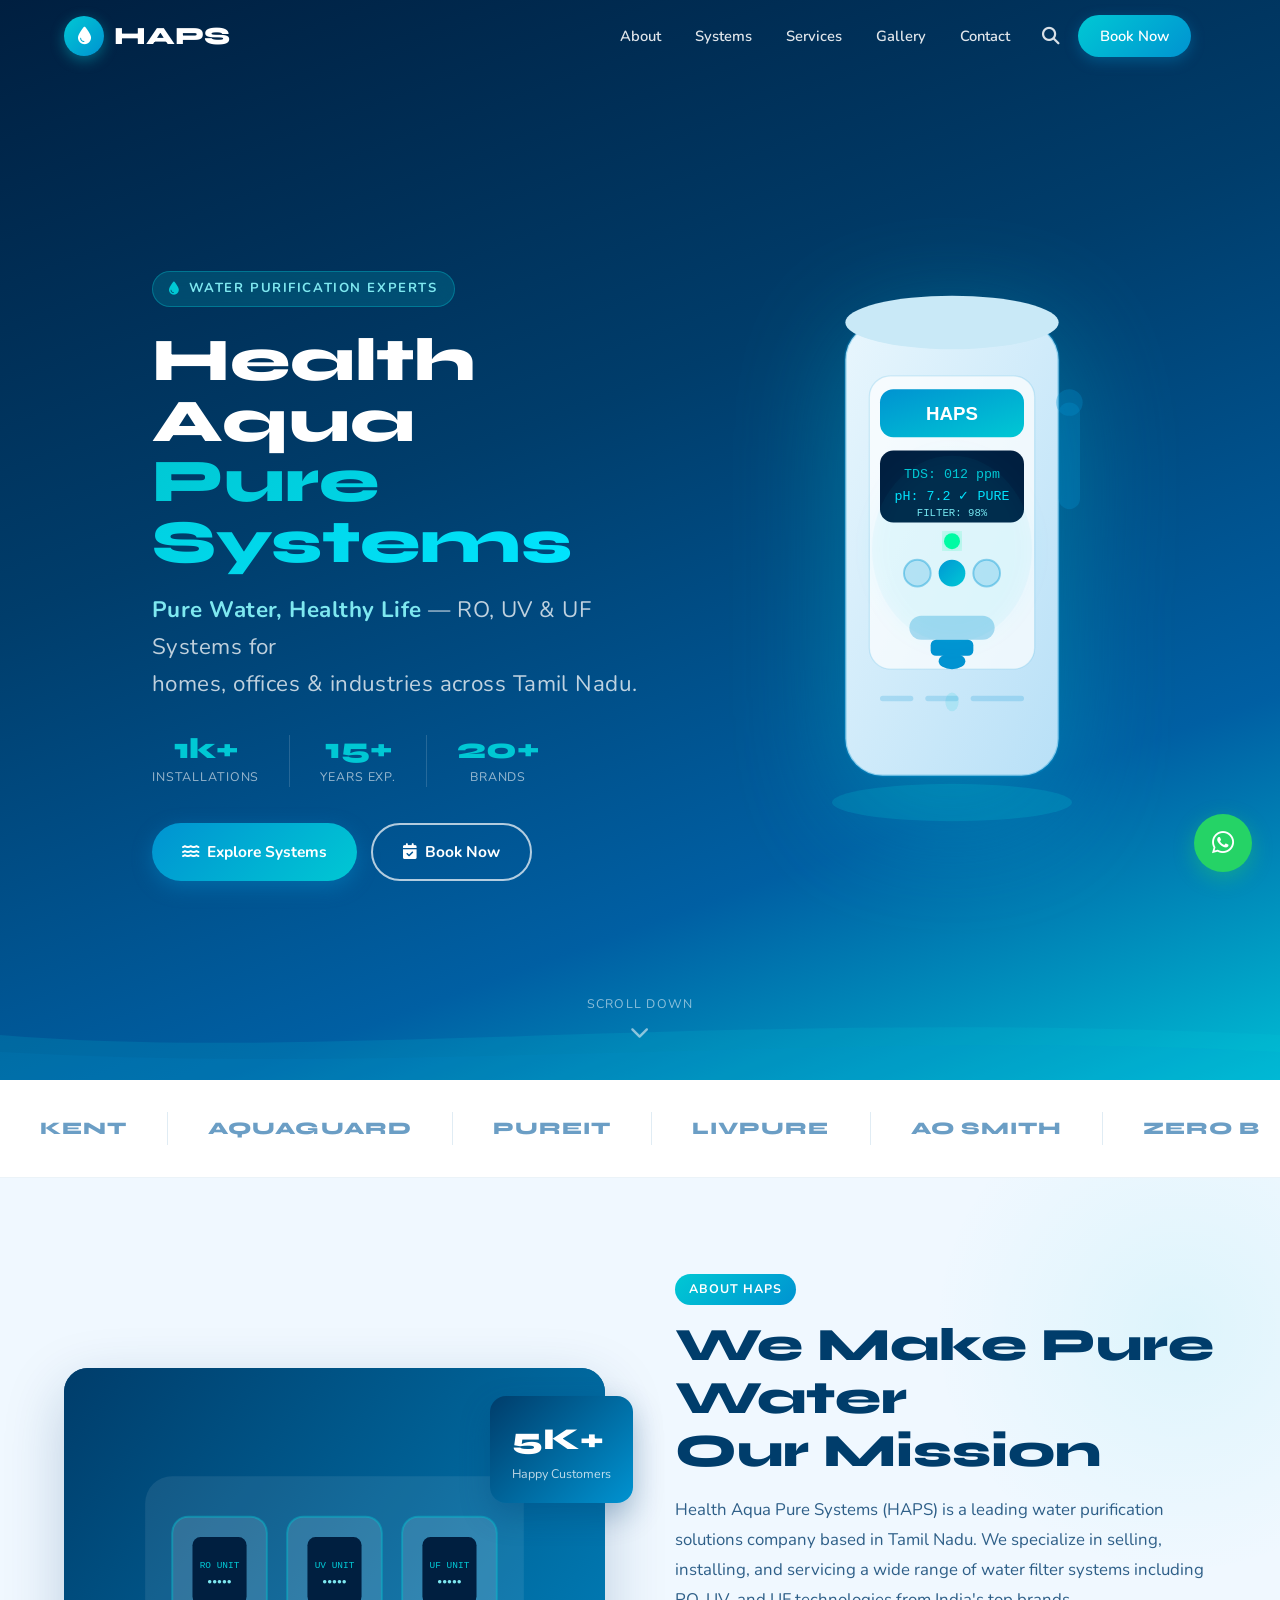
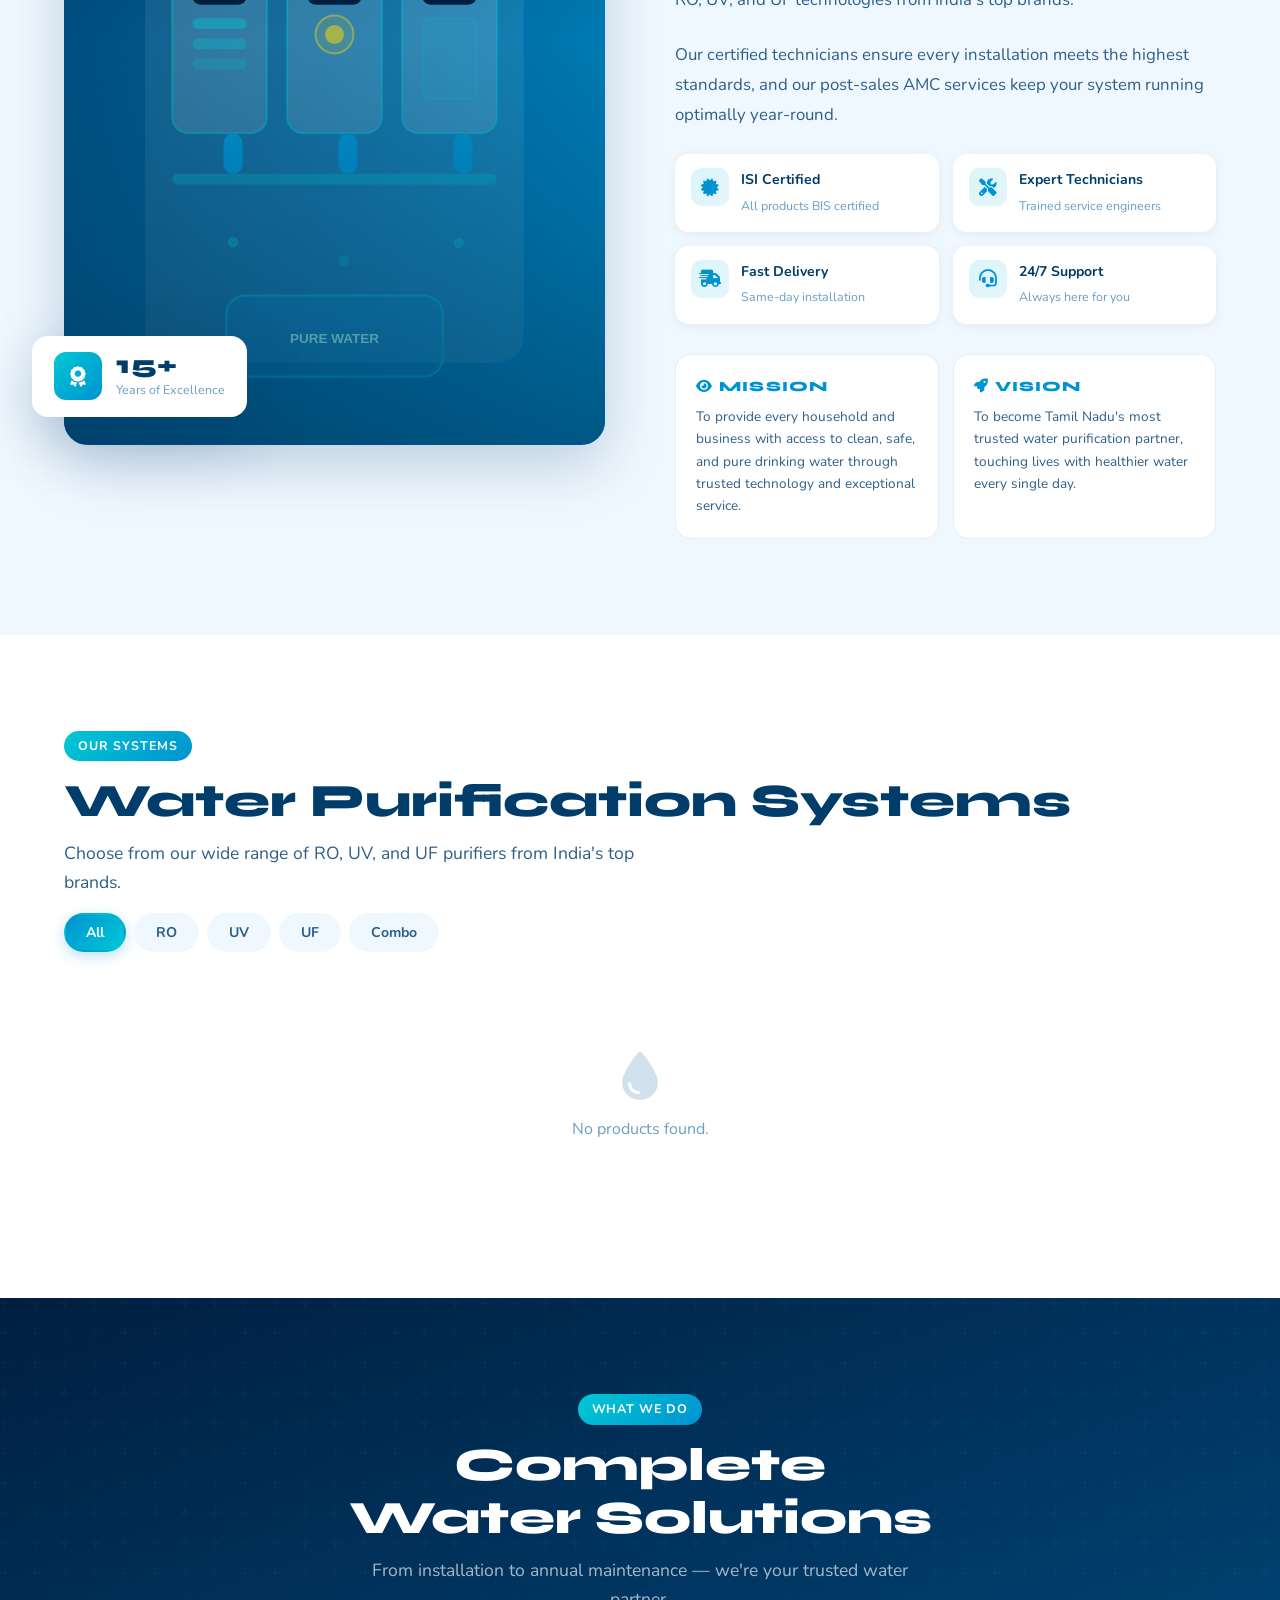
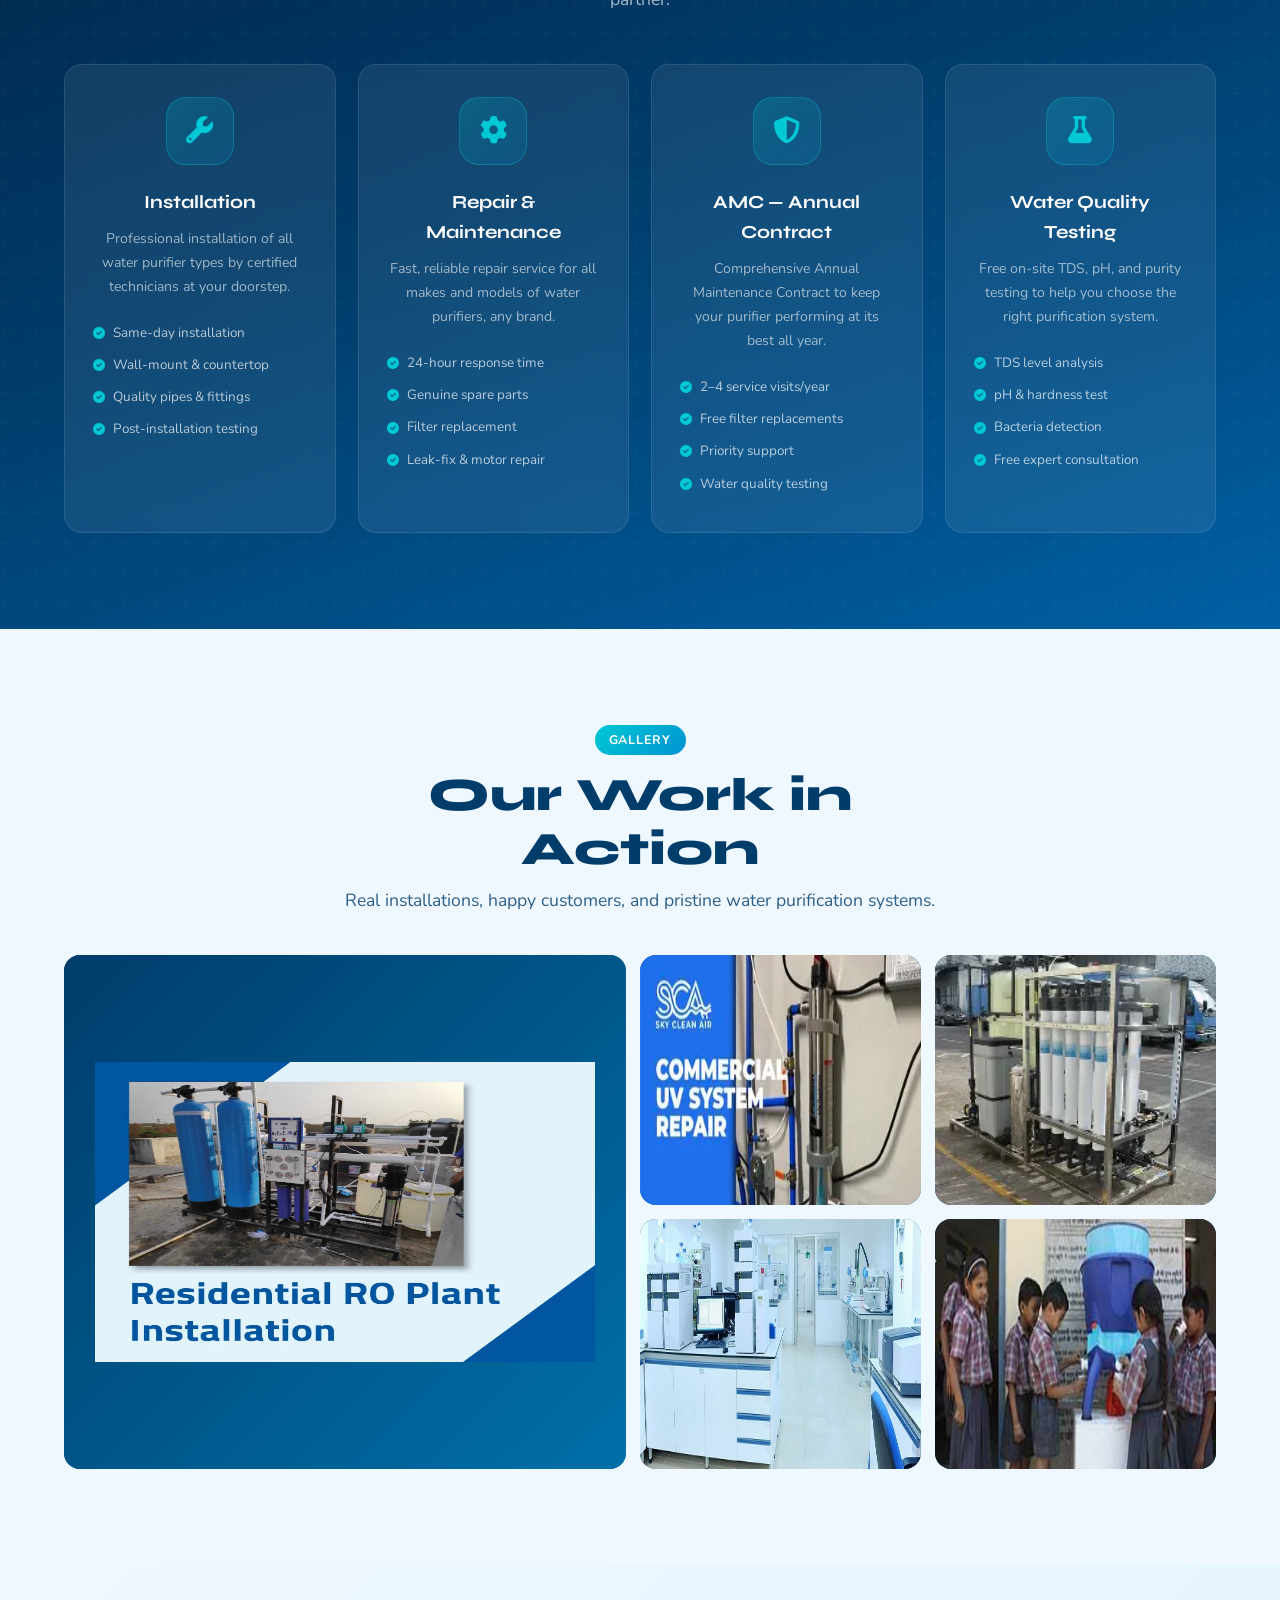
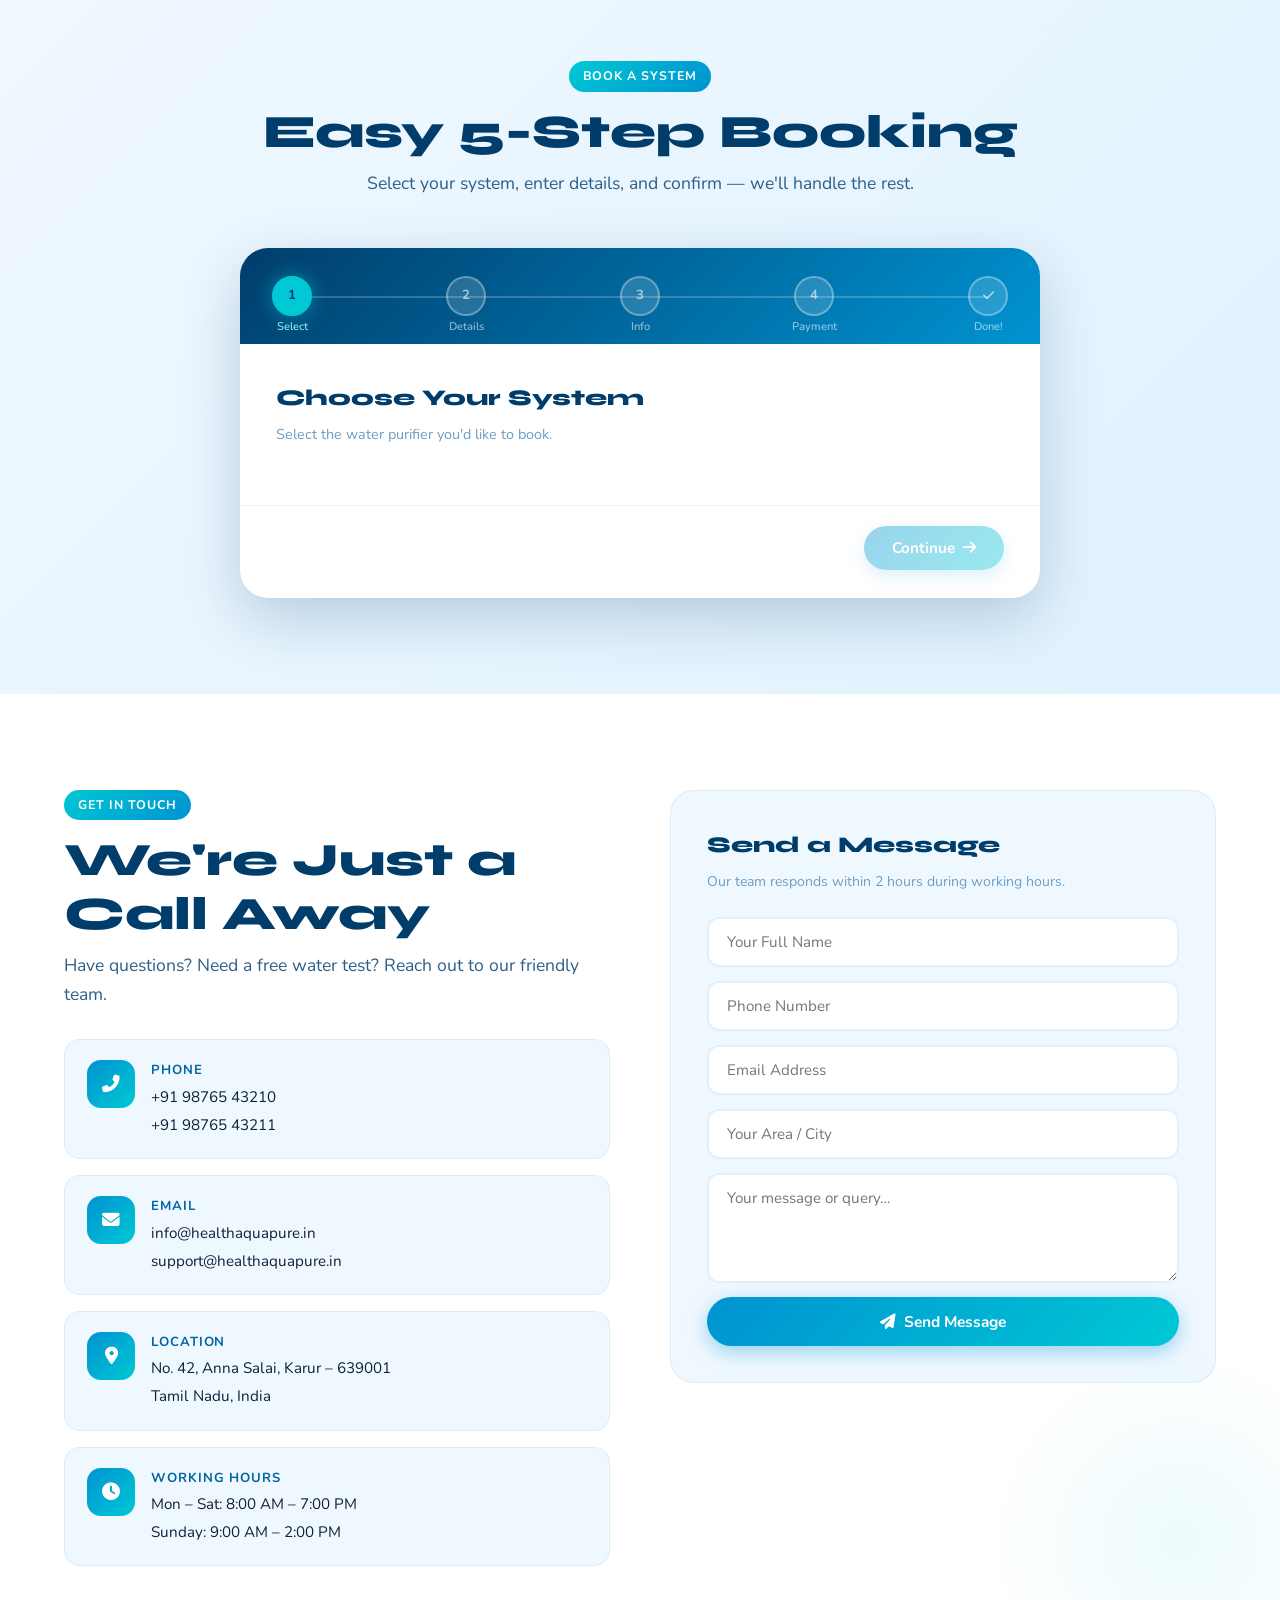
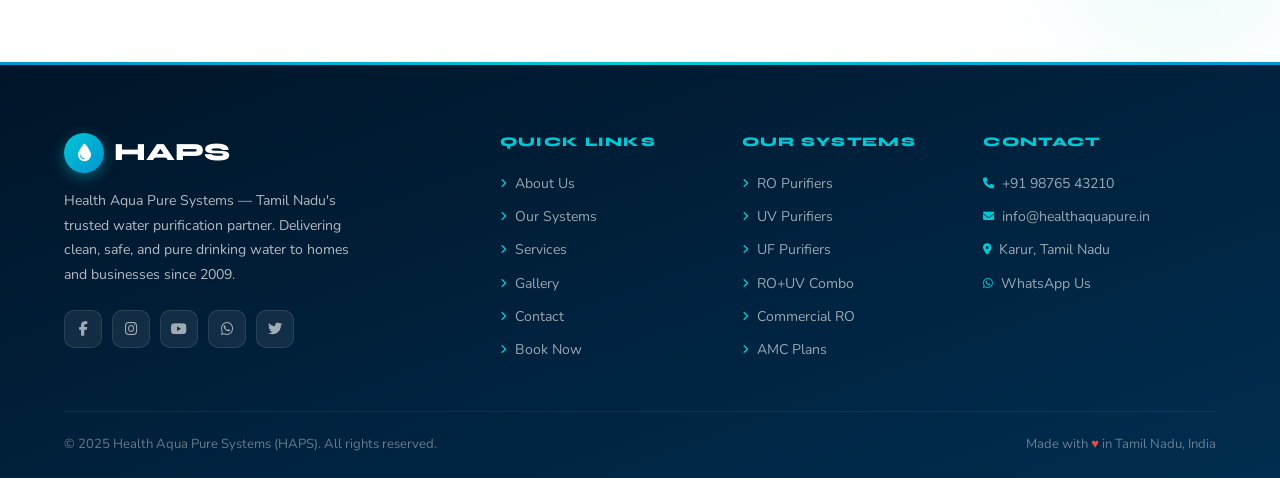
==== index.html @ b7474006 "Add files via upload" ====
<!DOCTYPE html>
<html lang="en">
<head>
<meta charset="UTF-8">
<meta name="viewport" content="width=device-width, initial-scale=1.0">
<title>HAPS – Health Aqua Pure Systems | Pure Water, Healthy Life</title>
<link rel="preconnect" href="https://fonts.googleapis.com">
<link href="https://fonts.googleapis.com/css2?family=Syne:wght@400;600;700;800&family=Nunito:wght@300;400;500;600;700&display=swap" rel="stylesheet">
<link rel="stylesheet" href="https://cdnjs.cloudflare.com/ajax/libs/font-awesome/6.5.0/css/all.min.css">
<link rel="stylesheet" href="style.css">
</head>
<body>

<!-- ============================================================
  NAVBAR
============================================================ -->
<nav id="navbar">
  <div class="nav-inner">
    <a href="#hero" class="nav-logo">
      <div class="nav-logo-icon"><i class="fas fa-tint"></i></div>
      HAPS
    </a>
    <div class="nav-links">
      <a href="#about">About</a>
      <a href="#systems">Systems</a>
      <a href="#services">Services</a>
      <a href="#gallery">Gallery</a>
      <a href="#contact">Contact</a>
      <button class="nav-search-btn" onclick="toggleSearch()" title="Search"><i class="fas fa-search"></i></button>
      <a href="#booking" class="nav-cta">Book Now</a>
    </div>
    <div style="display:flex;align-items:center;gap:8px;">
      <button class="nav-search-btn hamburger" onclick="toggleSearch()" style="display:none;" id="mobile-search"><i class="fas fa-search"></i></button>
      <button class="hamburger" id="hamburger-btn" onclick="toggleMenu()">
        <span></span><span></span><span></span>
      </button>
    </div>
  </div>
</nav>

<!-- Mobile Menu -->
<div class="mobile-menu" id="mobile-menu">
  <a href="#about" onclick="closeMenu()"><i class="fas fa-info-circle"></i>About</a>
  <a href="#systems" onclick="closeMenu()"><i class="fas fa-filter"></i>Systems</a>
  <a href="#services" onclick="closeMenu()"><i class="fas fa-tools"></i>Services</a>
  <a href="#gallery" onclick="closeMenu()"><i class="fas fa-images"></i>Gallery</a>
  <a href="#contact" onclick="closeMenu()"><i class="fas fa-phone"></i>Contact</a>
  <a href="#booking" onclick="closeMenu()" style="background:linear-gradient(135deg,#0093d1,#00c8d4);color:#fff;margin-top:8px;border-radius:12px;"><i class="fas fa-calendar-check"></i>Book Now</a>
</div>

<!-- Search Overlay -->
<div class="search-overlay" id="search-overlay">
  <button class="search-close" onclick="toggleSearch()"><i class="fas fa-times"></i></button>
  <div class="search-box">
    <input type="text" id="search-input" placeholder="Search water purifiers, brands, types…" oninput="doSearch(this.value)">
  </div>
  <div id="search-results"></div>
  <p id="search-empty">No matching systems found.</p>
</div>

<!-- ============================================================
  HERO SECTION
============================================================ -->
<section id="hero">
  <div class="hero-bg-canvas">
    <!-- Bubbles -->
    <div class="bubbles" id="bubbles-container"></div>
    <!-- Waves -->
    <svg class="wave-layer" viewBox="0 0 1200 100" preserveAspectRatio="none" style="height:90px;">
      <path d="M0,50 C150,80 350,20 600,50 C850,80 1050,20 1200,50 L1200,100 L0,100 Z" fill="rgba(0,200,212,0.15)"/>
    </svg>
    <svg class="wave-layer wave-layer-2" viewBox="0 0 1200 100" preserveAspectRatio="none" style="height:80px;">
      <path d="M0,40 C200,70 400,10 600,40 C800,70 1000,10 1200,40 L1200,100 L0,100 Z" fill="rgba(0,147,209,0.18)"/>
    </svg>
    <svg class="wave-layer wave-layer-3" viewBox="0 0 1200 100" preserveAspectRatio="none" style="height:70px;">
      <path d="M0,60 C180,30 420,80 600,50 C780,20 980,70 1200,50 L1200,100 L0,100 Z" fill="rgba(0,61,107,0.4)"/>
    </svg>
  </div>

  <!-- Floating purifier visual -->
  <div class="hero-product-img">
    <svg viewBox="0 0 300 480" xmlns="http://www.w3.org/2000/svg">
      <defs>
        <linearGradient id="purifierGrad" x1="0%" y1="0%" x2="100%" y2="100%">
          <stop offset="0%" stop-color="#e8f6fd"/>
          <stop offset="100%" stop-color="#b8e0f7"/>
        </linearGradient>
        <linearGradient id="purifierAccent" x1="0%" y1="0%" x2="100%" y2="100%">
          <stop offset="0%" stop-color="#0093d1"/>
          <stop offset="100%" stop-color="#00c8d4"/>
        </linearGradient>
        <filter id="glow">
          <feGaussianBlur stdDeviation="8" result="coloredBlur"/>
          <feMerge><feMergeNode in="coloredBlur"/><feMergeNode in="SourceGraphic"/></feMerge>
        </filter>
      </defs>
      <!-- Base/shelf -->
      <ellipse cx="150" cy="440" rx="90" ry="14" fill="rgba(0,200,212,0.2)"/>
      <!-- Main body -->
      <rect x="70" y="80" width="160" height="340" rx="28" fill="url(#purifierGrad)" stroke="rgba(0,147,209,0.3)" stroke-width="2"/>
      <!-- Top cap -->
      <ellipse cx="150" cy="80" rx="80" ry="20" fill="#c9e9f7"/>
      <!-- Body panel -->
      <rect x="88" y="120" width="124" height="220" rx="16" fill="rgba(255,255,255,0.7)" stroke="rgba(0,147,209,0.15)" stroke-width="1"/>
      <!-- Brand name area -->
      <rect x="96" y="130" width="108" height="36" rx="10" fill="url(#purifierAccent)"/>
      <text x="150" y="153" text-anchor="middle" fill="white" font-size="14" font-family="sans-serif" font-weight="bold">HAPS</text>
      <!-- Digital display -->
      <rect x="96" y="176" width="108" height="54" rx="10" fill="#001f40"/>
      <text x="150" y="197" text-anchor="middle" fill="#00c8d4" font-size="10" font-family="monospace">TDS: 012 ppm</text>
      <text x="150" y="213" text-anchor="middle" fill="#00e5ff" font-size="10" font-family="monospace">pH: 7.2 ✓ PURE</text>
      <text x="150" y="225" text-anchor="middle" fill="#7ee8f0" font-size="8" font-family="monospace">FILTER: 98%</text>
      <!-- Status light -->
      <circle cx="150" cy="244" r="6" fill="#00ff9d" filter="url(#glow)"/>
      <!-- Buttons -->
      <circle cx="124" cy="268" r="10" fill="rgba(0,147,209,0.2)" stroke="rgba(0,147,209,0.4)" stroke-width="1.5"/>
      <circle cx="150" cy="268" r="10" fill="url(#purifierAccent)" stroke="none"/>
      <circle cx="176" cy="268" r="10" fill="rgba(0,147,209,0.2)" stroke="rgba(0,147,209,0.4)" stroke-width="1.5"/>
      <!-- Water outlet pipe -->
      <rect x="118" y="300" width="64" height="18" rx="9" fill="rgba(0,147,209,0.3)"/>
      <!-- Faucet -->
      <rect x="134" y="318" width="32" height="12" rx="4" fill="#0093d1"/>
      <ellipse cx="150" cy="334" rx="10" ry="6" fill="#0093d1"/>
      <!-- Water drop animation area -->
      <ellipse cx="150" cy="350" rx="5" ry="7" fill="rgba(0,200,212,0.7)" opacity="0.8">
        <animate attributeName="cy" from="348" to="370" dur="1.2s" repeatCount="indefinite"/>
        <animate attributeName="opacity" from="0.8" to="0" dur="1.2s" repeatCount="indefinite"/>
      </ellipse>
      <!-- Bottom vents -->
      <rect x="96" y="360" width="25" height="4" rx="2" fill="rgba(0,147,209,0.2)"/>
      <rect x="130" y="360" width="25" height="4" rx="2" fill="rgba(0,147,209,0.2)"/>
      <rect x="164" y="360" width="40" height="4" rx="2" fill="rgba(0,147,209,0.2)"/>
      <!-- Side pipe -->
      <rect x="230" y="140" width="16" height="80" rx="8" fill="rgba(0,147,209,0.3)"/>
      <circle cx="238" cy="140" r="10" fill="rgba(0,147,209,0.3)"/>
      <!-- Glow effect -->
      <ellipse cx="150" cy="250" rx="60" ry="70" fill="rgba(0,200,212,0.04)" filter="url(#glow)"/>
    </svg>
  </div>

  <div class="hero-content">
    <div class="hero-eyebrow">
      <i class="fas fa-tint"></i>
      Water Purification Experts
    </div>
    <h1 class="hero-title">
      Health Aqua<br><span>Pure Systems</span>
    </h1>
    <p class="hero-tagline">
      <strong>Pure Water, Healthy Life</strong> — RO, UV & UF Systems for<br>homes, offices & industries across Tamil Nadu.
    </p>
    <div class="hero-stats">
      <div class="hero-stat">
        <div class="hero-stat-num">1k+</div>
        <div class="hero-stat-label">Installations</div>
      </div>
      <div class="hero-stat" style="border-left:1px solid rgba(255,255,255,0.15);padding-left:30px;">
        <div class="hero-stat-num">15+</div>
        <div class="hero-stat-label">Years Exp.</div>
      </div>
      <div class="hero-stat" style="border-left:1px solid rgba(255,255,255,0.15);padding-left:30px;">
        <div class="hero-stat-num">20+</div>
        <div class="hero-stat-label">Brands</div>
      </div>
    </div>
    <div class="hero-ctas">
      <a href="#systems" class="btn btn-primary"><i class="fas fa-water"></i> Explore Systems</a>
      <a href="#booking" class="btn btn-outline"><i class="fas fa-calendar-check"></i> Book Now</a>
    </div>
  </div>

  <div class="hero-scroll" onclick="document.getElementById('brands').scrollIntoView({behavior:'smooth'})">
    SCROLL DOWN <i class="fas fa-chevron-down"></i>
  </div>
</section>

<!-- ============================================================
  BRANDS STRIP
============================================================ -->
<section id="brands">
  <div class="brands-track" id="brands-track">
    <span class="brand-item">KENT</span><div class="brand-sep"></div>
    <span class="brand-item">AQUAGUARD</span><div class="brand-sep"></div>
    <span class="brand-item">PUREIT</span><div class="brand-sep"></div>
    <span class="brand-item">LIVPURE</span><div class="brand-sep"></div>
    <span class="brand-item">AO SMITH</span><div class="brand-sep"></div>
    <span class="brand-item">ZERO B</span><div class="brand-sep"></div>
    <span class="brand-item">HAVELLS</span><div class="brand-sep"></div>
    <span class="brand-item">WHIRLPOOL</span><div class="brand-sep"></div>
    <span class="brand-item">TATA SWACH</span><div class="brand-sep"></div>
    <span class="brand-item">EUREKA FORBES</span><div class="brand-sep"></div>
    <!-- Duplicate for seamless loop -->
    <span class="brand-item">KENT</span><div class="brand-sep"></div>
    <span class="brand-item">AQUAGUARD</span><div class="brand-sep"></div>
    <span class="brand-item">PUREIT</span><div class="brand-sep"></div>
    <span class="brand-item">LIVPURE</span><div class="brand-sep"></div>
    <span class="brand-item">AO SMITH</span><div class="brand-sep"></div>
    <span class="brand-item">ZERO B</span><div class="brand-sep"></div>
    <span class="brand-item">HAVELLS</span><div class="brand-sep"></div>
    <span class="brand-item">WHIRLPOOL</span><div class="brand-sep"></div>
    <span class="brand-item">TATA SWACH</span><div class="brand-sep"></div>
    <span class="brand-item">EUREKA FORBES</span><div class="brand-sep"></div>
  </div>
</section>

<!-- ============================================================
  ABOUT SECTION
============================================================ -->
<section id="about" class="section">
  <div class="container">
    <div class="about-grid">
      <div class="about-visual reveal-left">
        <div class="about-main-img">
          <svg viewBox="0 0 400 500" xmlns="http://www.w3.org/2000/svg" style="width:100%;height:100%;">
            <defs>
              <linearGradient id="aboutBg" x1="0%" y1="0%" x2="100%" y2="100%">
                <stop offset="0%" stop-color="#003d6b"/>
                <stop offset="100%" stop-color="#0093d1"/>
              </linearGradient>
            </defs>
            <rect width="400" height="500" fill="url(#aboutBg)"/>
            <!-- Water purifier lab illustration -->
            <rect x="60" y="80" width="280" height="360" rx="20" fill="rgba(255,255,255,0.08)"/>
            <!-- Multiple purifier units -->
            <rect x="80" y="110" width="70" height="160" rx="12" fill="rgba(255,255,255,0.12)" stroke="rgba(0,200,212,0.4)" stroke-width="1.5"/>
            <rect x="95" y="125" width="40" height="50" rx="6" fill="#001f40"/>
            <text x="115" y="148" text-anchor="middle" fill="#00c8d4" font-size="7" font-family="monospace">RO UNIT</text>
            <text x="115" y="160" text-anchor="middle" fill="#7ee8f0" font-size="6" font-family="monospace">●●●●●</text>
            <rect x="95" y="185" width="40" height="8" rx="4" fill="rgba(0,200,212,0.4)"/>
            <rect x="95" y="200" width="40" height="8" rx="4" fill="rgba(0,200,212,0.3)"/>
            <rect x="95" y="215" width="40" height="8" rx="4" fill="rgba(0,200,212,0.2)"/>
            <rect x="118" y="270" width="14" height="30" rx="7" fill="#0093d1"/>

            <rect x="165" y="110" width="70" height="160" rx="12" fill="rgba(255,255,255,0.12)" stroke="rgba(0,200,212,0.4)" stroke-width="1.5"/>
            <rect x="180" y="125" width="40" height="50" rx="6" fill="#001f40"/>
            <text x="200" y="148" text-anchor="middle" fill="#00c8d4" font-size="7" font-family="monospace">UV UNIT</text>
            <text x="200" y="160" text-anchor="middle" fill="#7ee8f0" font-size="6" font-family="monospace">●●●●●</text>
            <circle cx="200" cy="197" r="14" fill="rgba(255,220,0,0.1)" stroke="rgba(255,220,0,0.4)" stroke-width="1.5"/>
            <circle cx="200" cy="197" r="7" fill="rgba(255,220,0,0.5)"/>
            <rect x="203" y="270" width="14" height="30" rx="7" fill="#0093d1"/>

            <rect x="250" y="110" width="70" height="160" rx="12" fill="rgba(255,255,255,0.12)" stroke="rgba(0,200,212,0.4)" stroke-width="1.5"/>
            <rect x="265" y="125" width="40" height="50" rx="6" fill="#001f40"/>
            <text x="285" y="148" text-anchor="middle" fill="#00c8d4" font-size="7" font-family="monospace">UF UNIT</text>
            <text x="285" y="160" text-anchor="middle" fill="#7ee8f0" font-size="6" font-family="monospace">●●●●●</text>
            <rect x="265" y="185" width="40" height="60" rx="6" fill="rgba(0,200,212,0.06)" stroke="rgba(0,200,212,0.2)" stroke-width="1"/>
            <rect x="288" y="270" width="14" height="30" rx="7" fill="#0093d1"/>

            <!-- Connecting pipe -->
            <rect x="80" y="300" width="240" height="8" rx="4" fill="rgba(0,200,212,0.3)"/>
            <!-- Water drops falling -->
            <circle cx="125" cy="350" r="4" fill="rgba(0,200,212,0.6)">
              <animate attributeName="cy" from="345" to="390" dur="1.5s" repeatCount="indefinite"/>
              <animate attributeName="opacity" from="0.8" to="0" dur="1.5s" repeatCount="indefinite"/>
            </circle>
            <circle cx="207" cy="355" r="4" fill="rgba(0,200,212,0.6)">
              <animate attributeName="cy" from="345" to="390" dur="1.8s" begin="0.3s" repeatCount="indefinite"/>
              <animate attributeName="opacity" from="0.8" to="0" dur="1.8s" begin="0.3s" repeatCount="indefinite"/>
            </circle>
            <circle cx="292" cy="352" r="4" fill="rgba(0,200,212,0.6)">
              <animate attributeName="cy" from="345" to="390" dur="1.3s" begin="0.6s" repeatCount="indefinite"/>
              <animate attributeName="opacity" from="0.8" to="0" dur="1.3s" begin="0.6s" repeatCount="indefinite"/>
            </circle>
            <!-- Collection tank -->
            <rect x="120" y="390" width="160" height="60" rx="14" fill="rgba(0,147,209,0.25)" stroke="rgba(0,200,212,0.5)" stroke-width="1.5"/>
            <text x="200" y="425" text-anchor="middle" fill="#7ee8f0" font-size="10" font-family="sans-serif" font-weight="bold">PURE WATER</text>
          </svg>
        </div>
        <div class="about-badge-card reveal" data-delay="2">
          <div class="about-badge-icon"><i class="fas fa-award"></i></div>
          <div class="about-badge-text">
            <div class="num">15+</div>
            <div class="label">Years of Excellence</div>
          </div>
        </div>
        <div class="about-small-card reveal" data-delay="3">
          <div class="sc-num">5K+</div>
          <div class="sc-label">Happy Customers</div>
        </div>
      </div>

      <div class="about-text reveal-right">
        <span class="badge">About HAPS</span>
        <h2 class="section-title">We Make Pure Water<br>Our Mission</h2>
        <p class="about-desc">Health Aqua Pure Systems (HAPS) is a leading water purification solutions company based in Tamil Nadu. We specialize in selling, installing, and servicing a wide range of water filter systems including RO, UV, and UF technologies from India's top brands.</p>
        <p class="about-desc">Our certified technicians ensure every installation meets the highest standards, and our post-sales AMC services keep your system running optimally year-round.</p>

        <div class="about-features">
          <div class="about-feat" data-delay="1">
            <div class="about-feat-icon"><i class="fas fa-certificate"></i></div>
            <div class="about-feat-text">
              <strong>ISI Certified</strong>
              <span>All products BIS certified</span>
            </div>
          </div>
          <div class="about-feat" data-delay="2">
            <div class="about-feat-icon"><i class="fas fa-tools"></i></div>
            <div class="about-feat-text">
              <strong>Expert Technicians</strong>
              <span>Trained service engineers</span>
            </div>
          </div>
          <div class="about-feat" data-delay="3">
            <div class="about-feat-icon"><i class="fas fa-shipping-fast"></i></div>
            <div class="about-feat-text">
              <strong>Fast Delivery</strong>
              <span>Same-day installation</span>
            </div>
          </div>
          <div class="about-feat" data-delay="4">
            <div class="about-feat-icon"><i class="fas fa-headset"></i></div>
            <div class="about-feat-text">
              <strong>24/7 Support</strong>
              <span>Always here for you</span>
            </div>
          </div>
        </div>

        <div class="mv-cards">
          <div class="mv-card">
            <h4><i class="fas fa-eye" style="margin-right:6px;"></i>Mission</h4>
            <p>To provide every household and business with access to clean, safe, and pure drinking water through trusted technology and exceptional service.</p>
          </div>
          <div class="mv-card">
            <h4><i class="fas fa-rocket" style="margin-right:6px;"></i>Vision</h4>
            <p>To become Tamil Nadu's most trusted water purification partner, touching lives with healthier water every single day.</p>
          </div>
        </div>
      </div>
    </div>
  </div>
</section>

<!-- ============================================================
  SYSTEMS / PRODUCTS
============================================================ -->
<section id="systems" class="section">
  <div class="container">
    <div class="systems-header reveal">
      <div>
        <span class="badge">Our Systems</span>
        <h2 class="section-title">Water Purification Systems</h2>
        <p class="section-sub">Choose from our wide range of RO, UV, and UF purifiers from India's top brands.</p>
      </div>
      <div class="filter-tabs" id="filter-tabs">
        <button class="filter-tab active" onclick="filterProducts('all', this)">All</button>
        <button class="filter-tab" onclick="filterProducts('ro', this)">RO</button>
        <button class="filter-tab" onclick="filterProducts('uv', this)">UV</button>
        <button class="filter-tab" onclick="filterProducts('uf', this)">UF</button>
        <button class="filter-tab" onclick="filterProducts('combo', this)">Combo</button>
      </div>
    </div>
    <div class="products-grid" id="products-grid">
      <!-- Products rendered by JS -->
    </div>
  </div>
</section>

<!-- Product Detail Modal -->
<div class="modal-overlay" id="product-modal">
  <div class="modal" id="modal-content">
    <div class="modal-close"><button onclick="closeModal()"><i class="fas fa-times"></i></button></div>
    <div class="modal-body">
      <div class="modal-grid">
        <div class="modal-img-area">
          <div class="modal-main-img" id="modal-main-img"></div>
          <div class="modal-thumbs" id="modal-thumbs"></div>
        </div>
        <div class="modal-info">
          <div class="modal-tag-row" id="modal-tags"></div>
          <h2 class="modal-title" id="modal-title"></h2>
          <p class="modal-brand" id="modal-brand"></p>
          <p class="modal-desc" id="modal-desc"></p>
          <div class="modal-features-list">
            <h4>Key Features</h4>
            <div id="modal-features"></div>
          </div>
          <div class="modal-pricing">
            <div>
              <div class="modal-price-label">Price</div>
              <div class="modal-price-val" id="modal-price"></div>
              <div class="modal-price-orig" id="modal-orig-price"></div>
            </div>
            <div style="text-align:right;">
              <div style="font-size:0.78rem;color:var(--text-light);">Warranty</div>
              <div style="font-weight:700;color:var(--blue-deep);" id="modal-warranty"></div>
            </div>
          </div>
          <div class="modal-actions">
            <button class="btn btn-primary" onclick="bookThisProduct()" style="flex:1;justify-content:center;"><i class="fas fa-calendar-check"></i> Book Now</button>
            <button class="btn btn-aqua" onclick="addToWhatsApp()" style="padding:14px 20px;"><i class="fab fa-whatsapp"></i></button>
          </div>
        </div>
      </div>
    </div>
  </div>
</div>

<!-- ============================================================
  SERVICES SECTION
============================================================ -->
<section id="services" class="section">
  <div class="container">
    <div class="reveal" style="text-align:center;max-width:600px;margin:0 auto 0;">
      <span class="badge">What We Do</span>
      <h2 class="section-title" style="color:#fff;">Complete Water Solutions</h2>
      <p class="section-sub">From installation to annual maintenance — we're your trusted water partner.</p>
    </div>
    <div class="services-grid">
      <div class="service-card reveal" data-delay="1">
        <div class="service-icon"><i class="fas fa-wrench"></i></div>
        <div class="service-title">Installation</div>
        <p class="service-desc">Professional installation of all water purifier types by certified technicians at your doorstep.</p>
        <ul class="service-list">
          <li><i class="fas fa-check-circle"></i> Same-day installation</li>
          <li><i class="fas fa-check-circle"></i> Wall-mount & countertop</li>
          <li><i class="fas fa-check-circle"></i> Quality pipes & fittings</li>
          <li><i class="fas fa-check-circle"></i> Post-installation testing</li>
        </ul>
      </div>
      <div class="service-card reveal" data-delay="2">
        <div class="service-icon"><i class="fas fa-cog"></i></div>
        <div class="service-title">Repair & Maintenance</div>
        <p class="service-desc">Fast, reliable repair service for all makes and models of water purifiers, any brand.</p>
        <ul class="service-list">
          <li><i class="fas fa-check-circle"></i> 24-hour response time</li>
          <li><i class="fas fa-check-circle"></i> Genuine spare parts</li>
          <li><i class="fas fa-check-circle"></i> Filter replacement</li>
          <li><i class="fas fa-check-circle"></i> Leak-fix & motor repair</li>
        </ul>
      </div>
      <div class="service-card reveal" data-delay="3">
        <div class="service-icon"><i class="fas fa-shield-alt"></i></div>
        <div class="service-title">AMC — Annual Contract</div>
        <p class="service-desc">Comprehensive Annual Maintenance Contract to keep your purifier performing at its best all year.</p>
        <ul class="service-list">
          <li><i class="fas fa-check-circle"></i> 2–4 service visits/year</li>
          <li><i class="fas fa-check-circle"></i> Free filter replacements</li>
          <li><i class="fas fa-check-circle"></i> Priority support</li>
          <li><i class="fas fa-check-circle"></i> Water quality testing</li>
        </ul>
      </div>
      <div class="service-card reveal" data-delay="4">
        <div class="service-icon"><i class="fas fa-flask"></i></div>
        <div class="service-title">Water Quality Testing</div>
        <p class="service-desc">Free on-site TDS, pH, and purity testing to help you choose the right purification system.</p>
        <ul class="service-list">
          <li><i class="fas fa-check-circle"></i> TDS level analysis</li>
          <li><i class="fas fa-check-circle"></i> pH & hardness test</li>
          <li><i class="fas fa-check-circle"></i> Bacteria detection</li>
          <li><i class="fas fa-check-circle"></i> Free expert consultation</li>
        </ul>
      </div>
    </div>
  </div>
</section>

<!-- ============================================================
  GALLERY SECTION
============================================================ -->
<section id="gallery" class="section">
  <div class="container">
    <div class="reveal" style="text-align:center;max-width:600px;margin:0 auto 40px;">
      <span class="badge">Gallery</span>
      <h2 class="section-title">Our Work in Action</h2>
      <p class="section-sub">Real installations, happy customers, and pristine water purification systems.</p>
    </div>
    <div class="gallery-grid reveal">
      <div class="gallery-item">
        <div class="gallery-item-inner" style="background:linear-gradient(135deg,#003d6b,#006fa8);">
          <div class="gallery-img-placeholder">
             <span> <img src="images/work1.webp" alt="" style="width: 500px; height:300px;"></span>
          </div>
        </div>
        <div class="gallery-item-overlay"><span>Residential RO Installation</span></div>
      </div>
      <div class="gallery-item">
        <div class="gallery-item-inner" style="background:linear-gradient(135deg,#00718a,#00a3c4);">
          <div class="gallery-img-placeholder" style="font-size:2rem;">
            <span> <img src="images/work2.webp" alt="" style="width: 500px; height:300px;"> </span>
          </div>
        </div>
        <div class="gallery-item-overlay"><span>Commercial UV Installation</span></div>
      </div>
      <div class="gallery-item">
        <div class="gallery-item-inner" style="background:linear-gradient(135deg,#003060,#0055a0);">
          <div class="gallery-img-placeholder" style="font-size:2rem;">
            <span> <img src="images/work33.webp" alt="" style="width: 500px; height:300px;"> </span>
          </div>
        </div>
        <div class="gallery-item-overlay"><span>Industrial UF System</span></div>
      </div>
      <div class="gallery-item">
        <div class="gallery-item-inner" style="background:linear-gradient(135deg,#006070,#00aab4);">
          <div class="gallery-img-placeholder" style="font-size:2rem;">
            <span> <img src="images/work4.jpg" alt="" style="width: 500px; height:300px;"> </span>
          </div>
        </div>
        <div class="gallery-item-overlay"><span>AMC Service Visit</span></div>
      </div>
      <div class="gallery-item">
        <div class="gallery-item-inner" style="background:linear-gradient(135deg,#00406b,#0080b0);">
          <div class="gallery-img-placeholder" style="font-size:2rem;">
            <span> <img src="images/work5.jpg" alt="" style="width: 500px; height:300px;"> </span>
          </div>
        </div>
        <div class="gallery-item-overlay"><span>School Water Station</span></div>
      </div>
    </div>
  </div>
</section>

<!-- ============================================================
  BOOKING FLOW
============================================================ -->
<section id="booking" class="section">
  <div class="container">
    <div class="booking-header reveal">
      <span class="badge">Book a System</span>
      <h2 class="section-title">Easy 5-Step Booking</h2>
      <p class="section-sub">Select your system, enter details, and confirm — we'll handle the rest.</p>
    </div>
    <div class="booking-container reveal" data-delay="2">
      <!-- Steps bar -->
      <div class="steps-bar">
        <div class="steps-track">
          <div class="steps-progress" id="steps-progress" style="width:0%"></div>
          <div class="step-dot active" data-step="1" id="dot-1">1<span class="step-dot-label">Select</span></div>
          <div class="step-dot" data-step="2" id="dot-2">2<span class="step-dot-label">Details</span></div>
          <div class="step-dot" data-step="3" id="dot-3">3<span class="step-dot-label">Info</span></div>
          <div class="step-dot" data-step="4" id="dot-4">4<span class="step-dot-label">Payment</span></div>
          <div class="step-dot" data-step="5" id="dot-5"><i class="fas fa-check" style="font-size:0.8rem;"></i><span class="step-dot-label">Done!</span></div>
        </div>
      </div>

      <!-- Step 1: Select Product -->
      <div class="booking-step active" id="step-1">
        <h3 class="step-title">Choose Your System</h3>
        <p class="step-subtitle">Select the water purifier you'd like to book.</p>
        <div class="booking-products-grid" id="booking-products-grid"></div>
      </div>

      <!-- Step 2: Product Details -->
      <div class="booking-step" id="step-2">
        <h3 class="step-title">Product Details</h3>
        <p class="step-subtitle">Review the product you've selected.</p>
        <div class="step2-product" id="step2-product-preview"></div>
      </div>

      <!-- Step 3: Customer Details -->
      <div class="booking-step" id="step-3">
        <h3 class="step-title">Your Information</h3>
        <p class="step-subtitle">Enter your contact and delivery details.</p>
        <div class="form-row">
          <div class="form-group">
            <label>Full Name *</label>
            <input type="text" id="cust-name" placeholder="Your full name">
          </div>
          <div class="form-group">
            <label>Phone Number *</label>
            <input type="tel" id="cust-phone" placeholder="+91 XXXXX XXXXX">
          </div>
        </div>
        <div class="form-row">
          <div class="form-group">
            <label>Email Address</label>
            <input type="email" id="cust-email" placeholder="your@email.com">
          </div>
          <div class="form-group">
            <label>City / Town *</label>
            <input type="text" id="cust-city" placeholder="Your city">
          </div>
        </div>
        <div class="form-row">
          <div class="form-group full">
            <label>Full Address *</label>
            <textarea id="cust-address" placeholder="Door no., Street, Area, District…"></textarea>
          </div>
        </div>
        <div class="form-row">
          <div class="form-group">
            <label>Preferred Date</label>
            <input type="date" id="cust-date">
          </div>
          <div class="form-group">
            <label>Time Slot</label>
            <select id="cust-time">
              <option>9:00 AM – 12:00 PM</option>
              <option>12:00 PM – 3:00 PM</option>
              <option>3:00 PM – 6:00 PM</option>
              <option>Flexible (Any time)</option>
            </select>
          </div>
        </div>
      </div>

      <!-- Step 4: Payment -->
      <div class="booking-step" id="step-4">
        <h3 class="step-title">Payment Method</h3>
        <p class="step-subtitle">Choose how you'd like to pay. (Demo only — no real transaction)</p>
        <div class="order-summary" id="order-summary-4"></div>
        <div class="payment-methods" id="payment-methods">
          <label class="pay-method" onclick="selectPayment(this, 'upi')">
            <input type="radio" name="payment">
            <div class="pay-icon" style="background:linear-gradient(135deg,#7b2ff7,#a855f7);"><i class="fas fa-mobile-alt"></i></div>
            <div class="pay-info">
              <strong>UPI Payment</strong>
              <span>Google Pay, PhonePe, Paytm, BHIM</span>
            </div>
            <div class="pay-check"><i class="fas fa-check"></i></div>
          </label>
          <label class="pay-method" onclick="selectPayment(this, 'card')">
            <input type="radio" name="payment">
            <div class="pay-icon" style="background:linear-gradient(135deg,#0052cc,#0073e6);"><i class="fas fa-credit-card"></i></div>
            <div class="pay-info">
              <strong>Credit / Debit Card</strong>
              <span>Visa, Mastercard, RuPay</span>
            </div>
            <div class="pay-check"><i class="fas fa-check"></i></div>
          </label>
          <label class="pay-method" onclick="selectPayment(this, 'netbanking')">
            <input type="radio" name="payment">
            <div class="pay-icon" style="background:linear-gradient(135deg,#00897b,#26c6da);"><i class="fas fa-university"></i></div>
            <div class="pay-info">
              <strong>Net Banking</strong>
              <span>All major Indian banks supported</span>
            </div>
            <div class="pay-check"><i class="fas fa-check"></i></div>
          </label>
          <label class="pay-method" onclick="selectPayment(this, 'cod')">
            <input type="radio" name="payment">
            <div class="pay-icon" style="background:linear-gradient(135deg,#e65c00,#f9a825);"><i class="fas fa-money-bill-wave"></i></div>
            <div class="pay-info">
              <strong>Cash on Delivery</strong>
              <span>Pay at the time of installation</span>
            </div>
            <div class="pay-check"><i class="fas fa-check"></i></div>
          </label>
        </div>
      </div>

      <!-- Step 5: Confirmation -->
      <div class="booking-step" id="step-5">
        <div class="confirmation-screen" id="confirmation-content"></div>
      </div>

      <!-- Navigation -->
      <div class="booking-nav" id="booking-nav">
        <button class="btn-booking-back" id="back-btn" onclick="bookingPrev()" style="visibility:hidden;"><i class="fas fa-arrow-left"></i> Back</button>
        <button class="btn-booking-next" id="next-btn" onclick="bookingNext()">Continue <i class="fas fa-arrow-right"></i></button>
      </div>
    </div>
  </div>
</section>

<!-- ============================================================
  CONTACT SECTION
============================================================ -->
<section id="contact" class="section">
  <div class="container">
    <div class="contact-grid">
      <div class="reveal-left">
        <span class="badge">Get in Touch</span>
        <h2 class="section-title">We're Just a Call Away</h2>
        <p class="section-sub">Have questions? Need a free water test? Reach out to our friendly team.</p>
        <div class="contact-info-cards">
          <div class="contact-card">
            <div class="contact-card-icon"><i class="fas fa-phone-alt"></i></div>
            <div class="contact-card-text">
              <strong>Phone</strong>
              <span>+91 98765 43210</span>
              <span>+91 98765 43211</span>
            </div>
          </div>
          <div class="contact-card">
            <div class="contact-card-icon"><i class="fas fa-envelope"></i></div>
            <div class="contact-card-text">
              <strong>Email</strong>
              <span>info@healthaquapure.in</span>
              <span>support@healthaquapure.in</span>
            </div>
          </div>
          <div class="contact-card">
            <div class="contact-card-icon"><i class="fas fa-map-marker-alt"></i></div>
            <div class="contact-card-text">
              <strong>Location</strong>
              <span>No. 42, Anna Salai, Karur – 639001</span>
              <span>Tamil Nadu, India</span>
            </div>
          </div>
          <div class="contact-card">
            <div class="contact-card-icon"><i class="fas fa-clock"></i></div>
            <div class="contact-card-text">
              <strong>Working Hours</strong>
              <span>Mon – Sat: 8:00 AM – 7:00 PM</span>
              <span>Sunday: 9:00 AM – 2:00 PM</span>
            </div>
          </div>
        </div>
      </div>
      <div class="contact-form-card reveal-right">
        <h3>Send a Message</h3>
        <p>Our team responds within 2 hours during working hours.</p>
        <div class="contact-form">
          <input type="text" placeholder="Your Full Name">
          <input type="tel" placeholder="Phone Number">
          <input type="email" placeholder="Email Address">
          <input type="text" placeholder="Your Area / City">
          <textarea placeholder="Your message or query…"></textarea>
          <button class="btn btn-primary" onclick="sendContactForm()"><i class="fas fa-paper-plane"></i> Send Message</button>
        </div>
      </div>
    </div>
  </div>
</section>

<!-- ============================================================
  FOOTER
============================================================ -->
<footer>
  <div class="container">
    <div class="footer-grid">
      <div class="footer-brand">
        <a href="#hero" class="nav-logo">
          <div class="nav-logo-icon"><i class="fas fa-tint"></i></div>
          HAPS
        </a>
        <p>Health Aqua Pure Systems — Tamil Nadu's trusted water purification partner. Delivering clean, safe, and pure drinking water to homes and businesses since 2009.</p>
        <div class="footer-social">
          <a href="#" class="social-btn"><i class="fab fa-facebook-f"></i></a>
          <a href="#" class="social-btn"><i class="fab fa-instagram"></i></a>
          <a href="#" class="social-btn"><i class="fab fa-youtube"></i></a>
          <a href="#" class="social-btn"><i class="fab fa-whatsapp"></i></a>
          <a href="#" class="social-btn"><i class="fab fa-twitter"></i></a>
        </div>
      </div>
      <div class="footer-col">
        <h4>Quick Links</h4>
        <ul>
          <li><a href="#about"><i class="fas fa-angle-right"></i>About Us</a></li>
          <li><a href="#systems"><i class="fas fa-angle-right"></i>Our Systems</a></li>
          <li><a href="#services"><i class="fas fa-angle-right"></i>Services</a></li>
          <li><a href="#gallery"><i class="fas fa-angle-right"></i>Gallery</a></li>
          <li><a href="#contact"><i class="fas fa-angle-right"></i>Contact</a></li>
          <li><a href="#booking"><i class="fas fa-angle-right"></i>Book Now</a></li>
        </ul>
      </div>
      <div class="footer-col">
        <h4>Our Systems</h4>
        <ul>
          <li><a href="#systems"><i class="fas fa-angle-right"></i>RO Purifiers</a></li>
          <li><a href="#systems"><i class="fas fa-angle-right"></i>UV Purifiers</a></li>
          <li><a href="#systems"><i class="fas fa-angle-right"></i>UF Purifiers</a></li>
          <li><a href="#systems"><i class="fas fa-angle-right"></i>RO+UV Combo</a></li>
          <li><a href="#systems"><i class="fas fa-angle-right"></i>Commercial RO</a></li>
          <li><a href="#services"><i class="fas fa-angle-right"></i>AMC Plans</a></li>
        </ul>
      </div>
      <div class="footer-col">
        <h4>Contact</h4>
        <ul>
          <li><a href="tel:+919876543210"><i class="fas fa-phone"></i>+91 98765 43210</a></li>
          <li><a href="mailto:info@healthaquapure.in"><i class="fas fa-envelope"></i>info@healthaquapure.in</a></li>
          <li><a href="#"><i class="fas fa-map-marker-alt"></i>Karur, Tamil Nadu</a></li>
          <li><a href="#"><i class="fab fa-whatsapp"></i>WhatsApp Us</a></li>
        </ul>
      </div>
    </div>
    <div class="footer-bottom">
      <p>© 2025 Health Aqua Pure Systems (HAPS). All rights reserved.</p>
      <p>Made with <span class="heart">♥</span> in Tamil Nadu, India</p>
    </div>
  </div>
</footer>

<!-- WhatsApp Floating -->
<div class="whatsapp-float">
  <div class="wa-tooltip">Chat on WhatsApp</div>
  <a href="https://wa.me/919876543210?text=Hi HAPS! I need help with water purifier." target="_blank" class="wa-btn" title="Chat on WhatsApp">
    <i class="fab fa-whatsapp"></i>
  </a>
</div>

<!-- Back to Top -->
<button class="back-top" id="back-top" onclick="window.scrollTo({top:0,behavior:'smooth'})" title="Back to top">
  <i class="fas fa-chevron-up"></i>
</button>

<!-- Toast -->
<div class="toast" id="toast"></div>

<!-- ============================================================
  JAVASCRIPT
============================================================ -->
<script src="script.js"></script>

</body>
</html>
---- style.css ----
/* ============================================================
   CSS VARIABLES & RESET
============================================================ */
:root {
  --blue-deep: #003d6b;
  --blue-mid: #0065a3;
  --blue-bright: #0093d1;
  --aqua: #00c8d4;
  --aqua-light: #7ee8f0;
  --cyan-glow: #00e5ff;
  --white: #ffffff;
  --off-white: #f0f8ff;
  --text-dark: #0d2137;
  --text-mid: #2e5f88;
  --text-light: #6b9ec5;
  --card-bg: rgba(255,255,255,0.92);
  --shadow: 0 8px 32px rgba(0,93,167,0.15);
  --shadow-lg: 0 20px 60px rgba(0,60,110,0.22);
  --radius: 18px;
  --radius-sm: 10px;
  --transition: all 0.38s cubic-bezier(0.4,0,0.2,1);
  --font-head: 'Syne', sans-serif;
  --font-body: 'Nunito', sans-serif;
}
*, *::before, *::after { box-sizing: border-box; margin: 0; padding: 0; }
html { scroll-behavior: smooth; font-size: 16px; }
body {
  font-family: var(--font-body);
  color: var(--text-dark);
  background: var(--off-white);
  overflow-x: hidden;
  line-height: 1.65;
}
img { max-width: 100%; display: block; }
a { text-decoration: none; color: inherit; }
ul { list-style: none; }
button { cursor: pointer; border: none; outline: none; font-family: var(--font-body); }

/* ============================================================
   SCROLLBAR
============================================================ */
::-webkit-scrollbar { width: 6px; }
::-webkit-scrollbar-track { background: var(--off-white); }
::-webkit-scrollbar-thumb { background: var(--blue-bright); border-radius: 4px; }

/* ============================================================
   UTILITY CLASSES
============================================================ */
.container { max-width: 1200px; margin: 0 auto; padding: 0 24px; }
.section { padding: 96px 0; }
.section-title {
  font-family: var(--font-head);
  font-size: clamp(2rem, 4vw, 2.9rem);
  font-weight: 800;
  color: var(--blue-deep);
  line-height: 1.15;
}
.section-sub {
  font-size: 1.1rem;
  color: var(--text-mid);
  margin-top: 10px;
  max-width: 600px;
}
.badge {
  display: inline-block;
  background: linear-gradient(135deg, var(--aqua), var(--blue-bright));
  color: #fff;
  font-size: 0.78rem;
  font-weight: 700;
  letter-spacing: 0.08em;
  text-transform: uppercase;
  padding: 5px 14px;
  border-radius: 50px;
  margin-bottom: 14px;
}
.btn {
  display: inline-flex;
  align-items: center;
  gap: 8px;
  padding: 14px 30px;
  border-radius: 50px;
  font-size: 0.97rem;
  font-weight: 700;
  transition: var(--transition);
  position: relative;
  overflow: hidden;
}
.btn::after {
  content: '';
  position: absolute;
  inset: 0;
  background: rgba(255,255,255,0.18);
  opacity: 0;
  transition: var(--transition);
}
.btn:hover::after { opacity: 1; }
.btn-primary {
  background: linear-gradient(135deg, var(--blue-bright), var(--aqua));
  color: #fff;
  box-shadow: 0 6px 20px rgba(0,147,209,0.38);
}
.btn-primary:hover { transform: translateY(-3px); box-shadow: 0 12px 30px rgba(0,147,209,0.46); }
.btn-outline {
  background: transparent;
  border: 2px solid rgba(255,255,255,0.7);
  color: #fff;
  backdrop-filter: blur(6px);
}
.btn-outline:hover { background: rgba(255,255,255,0.15); transform: translateY(-3px); }
.btn-aqua {
  background: linear-gradient(135deg, var(--aqua), var(--cyan-glow));
  color: var(--blue-deep);
  font-weight: 800;
  box-shadow: 0 6px 20px rgba(0,200,212,0.38);
}
.btn-aqua:hover { transform: translateY(-3px); box-shadow: 0 12px 30px rgba(0,200,212,0.5); }

/* ============================================================
   REVEAL ANIMATIONS
============================================================ */
.reveal {
  opacity: 0;
  transform: translateY(40px);
  transition: opacity 0.7s ease, transform 0.7s ease;
}
.reveal.visible { opacity: 1; transform: translateY(0); }
.reveal-left {
  opacity: 0;
  transform: translateX(-50px);
  transition: opacity 0.7s ease, transform 0.7s ease;
}
.reveal-left.visible { opacity: 1; transform: translateX(0); }
.reveal-right {
  opacity: 0;
  transform: translateX(50px);
  transition: opacity 0.7s ease, transform 0.7s ease;
}
.reveal-right.visible { opacity: 1; transform: translateX(0); }
.reveal-scale {
  opacity: 0;
  transform: scale(0.85);
  transition: opacity 0.7s ease, transform 0.7s ease;
}
.reveal-scale.visible { opacity: 1; transform: scale(1); }
[data-delay="1"] { transition-delay: 0.1s; }
[data-delay="2"] { transition-delay: 0.2s; }
[data-delay="3"] { transition-delay: 0.3s; }
[data-delay="4"] { transition-delay: 0.4s; }
[data-delay="5"] { transition-delay: 0.5s; }
[data-delay="6"] { transition-delay: 0.6s; }

/* ============================================================
   NAVBAR
============================================================ */
#navbar {
  position: fixed;
  top: 0; left: 0; right: 0;
  z-index: 1000;
  padding: 0 0;
  transition: var(--transition);
}
#navbar.scrolled {
  background: rgba(255,255,255,0.97);
  backdrop-filter: blur(20px);
  box-shadow: 0 2px 24px rgba(0,60,110,0.12);
}
.nav-inner {
  display: flex;
  align-items: center;
  justify-content: space-between;
  height: 72px;
  max-width: 1200px;
  margin: 0 auto;
  padding: 0 24px;
}
.nav-logo {
  display: flex;
  align-items: center;
  gap: 10px;
  font-family: var(--font-head);
  font-weight: 800;
  font-size: 1.55rem;
  color: var(--white);
  transition: var(--transition);
}
#navbar.scrolled .nav-logo { color: var(--blue-deep); }
.nav-logo-icon {
  width: 40px; height: 40px;
  background: linear-gradient(135deg, var(--aqua), var(--blue-bright));
  border-radius: 50%;
  display: flex; align-items: center; justify-content: center;
  font-size: 1.1rem; color: #fff;
  box-shadow: 0 4px 14px rgba(0,200,212,0.4);
}
.nav-links {
  display: flex;
  align-items:center;
  gap: 6px;
  margin-left: 350px;
}
.nav-links a {
  padding: 8px 14px;
  border-radius: 8px;
  font-weight: 600;
  font-size: 0.92rem;
  color: rgba(255,255,255,0.88);
  transition: var(--transition);
  position: relative;
}
#navbar.scrolled .nav-links a { color: var(--text-mid); }
.nav-links a:hover { color: var(--aqua); background: rgba(0,200,212,0.1); }
#navbar.scrolled .nav-links a:hover { color: var(--blue-bright); }
.nav-cta {
  padding: 9px 22px !important;
  background: linear-gradient(135deg, var(--aqua), var(--blue-bright)) !important;
  color: #fff !important;
  border-radius: 50px !important;
  box-shadow: 0 4px 14px rgba(0,147,209,0.35);
}
.nav-cta:hover { transform: translateY(-2px); box-shadow: 0 8px 20px rgba(0,147,209,0.45) !important; }
.nav-search-btn {
  background: transparent;
  color: rgba(255,255,255,0.85);
  font-size: 1.1rem;
  padding: 8px 12px;
  border-radius: 8px;
  transition: var(--transition);
}
#navbar.scrolled .nav-search-btn { color: var(--text-mid); }
.nav-search-btn:hover { background: rgba(0,200,212,0.1); color: var(--aqua); }
.hamburger {
  display: none;
  flex-direction: column;
  gap: 5px;
  background: transparent;
  padding: 8px;
  border-radius: 8px;
  transition: var(--transition);
}
.hamburger span {
  display: block;
  width: 24px; height: 2.5px;
  background: #fff;
  border-radius: 2px;
  transition: var(--transition);
}
#navbar.scrolled .hamburger span { background: var(--blue-deep); }
.hamburger.open span:nth-child(1) { transform: translateY(7.5px) rotate(45deg); }
.hamburger.open span:nth-child(2) { opacity: 0; transform: scaleX(0); }
.hamburger.open span:nth-child(3) { transform: translateY(-7.5px) rotate(-45deg); }

/* Mobile menu */
.mobile-menu {
  position: fixed;
  top: 72px; left: 0; right: 0;
  background: rgba(255,255,255,0.98);
  backdrop-filter: blur(20px);
  box-shadow: 0 10px 30px rgba(0,60,110,0.15);
  z-index: 999;
  padding: 20px 24px;
  transform: translateY(-20px);
  opacity: 0;
  pointer-events: none;
  transition: var(--transition);
}
.mobile-menu.open { transform: translateY(0); opacity: 1; pointer-events: all; }
.mobile-menu a {
  display: flex;
  align-items: center;
  gap: 10px;
  padding: 12px 16px;
  border-radius: 10px;
  color: var(--text-dark);
  font-weight: 600;
  font-size: 1rem;
  transition: var(--transition);
}
.mobile-menu a:hover { background: var(--off-white); color: var(--blue-bright); }
.mobile-menu a i { width: 22px; text-align: center; color: var(--blue-bright); }

/* Search overlay */
.search-overlay {
  position: fixed;
  inset: 0;
  background: rgba(0,30,60,0.85);
  backdrop-filter: blur(12px);
  z-index: 2000;
  display: flex;
  flex-direction: column;
  align-items: center;
  padding-top: 120px;
  opacity: 0;
  pointer-events: none;
  transition: var(--transition);
}
.search-overlay.open { opacity: 1; pointer-events: all; }
.search-box {
  width: 100%;
  max-width: 680px;
  padding: 0 24px;
}
.search-box input {
  width: 100%;
  padding: 20px 60px 20px 24px;
  border-radius: 16px;
  border: 2px solid rgba(0,200,212,0.4);
  background: rgba(255,255,255,0.12);
  color: #fff;
  font-family: var(--font-body);
  font-size: 1.3rem;
  outline: none;
  transition: var(--transition);
}
.search-box input::placeholder { color: rgba(255,255,255,0.5); }
.search-box input:focus { border-color: var(--aqua); background: rgba(255,255,255,0.18); }
.search-close {
  position: absolute;
  top: 28px; right: 28px;
  background: transparent;
  color: #fff;
  font-size: 1.6rem;
  transition: var(--transition);
}
.search-close:hover { color: var(--aqua); transform: rotate(90deg); }
#search-results {
  width: 100%;
  max-width: 680px;
  padding: 20px 24px 0;
  display: flex;
  flex-wrap: wrap;
  gap: 14px;
  justify-content: center;
}
.search-result-card {
  background: rgba(255,255,255,0.14);
  border: 1px solid rgba(0,200,212,0.3);
  border-radius: 14px;
  padding: 14px 20px;
  color: #fff;
  cursor: pointer;
  transition: var(--transition);
  flex: 0 1 200px;
  text-align: center;
}
.search-result-card:hover { background: rgba(0,200,212,0.2); border-color: var(--aqua); transform: translateY(-3px); }
.search-result-card .sr-name { font-weight: 700; font-size: 0.97rem; }
.search-result-card .sr-brand { font-size: 0.82rem; color: var(--aqua-light); margin-top: 3px; }
#search-empty { color: rgba(255,255,255,0.6); font-size: 1.1rem; display: none; margin-top: 30px; }

/* ============================================================
   HERO SECTION
============================================================ */
#hero {
  min-height: 120vh;
  position: relative;
  display: flex;
  align-items: center;
  overflow: hidden;
  background: linear-gradient(160deg, #001f40 0%, #003d6b 40%, #005fa3 75%, #00bcd4 100%);
  padding-top: 72px;
}
.hero-bg-canvas {
  position: absolute;
  inset: 0;
  overflow: hidden;
}
/* Animated water wave SVG */
.wave-layer {
  position: absolute;
  bottom: 0;
  left: 0;
  width: 200%;
  animation: waveMove 14s linear infinite;
}
.wave-layer-2 {
  bottom: -20px;
  opacity: 0.6;
  animation: waveMove 10s linear infinite reverse;
}
.wave-layer-3 {
  bottom: -40px;
  opacity: 0.35;
  animation: waveMove 17s linear infinite;
}
@keyframes waveMove {
  0% { transform: translateX(0); }
  100% { transform: translateX(-50%); }
}
/* Bubble particles */
.bubbles {
  position: absolute;
  inset: 0;
  pointer-events: none;
}
.bubble {
  position: absolute;
  border-radius: 50%;
  background: radial-gradient(circle at 30% 30%, rgba(255,255,255,0.5), rgba(0,200,212,0.08));
  border: 1px solid rgba(255,255,255,0.2);
  animation: bubbleRise linear infinite;
}
@keyframes bubbleRise {
  0% { transform: translateY(0) scale(1); opacity: 0.8; }
  100% { transform: translateY(-110vh) scale(0.6); opacity: 0; }
}
/* Hero water purifier illustration */
.hero-product-img {
  position: absolute;
  right: 10%;
  top: 50%;
  transform: translateY(-50%);
  width: min(400px, 45vw);
  filter: drop-shadow(0 30px 60px rgba(0,200,212,0.35));
  animation: heroFloat 5s ease-in-out infinite;
}
@keyframes heroFloat {
  0%,100% { transform: translateY(-50%) translateY(0px); }
  50% { transform: translateY(-50%) translateY(-18px); }
}
.hero-content {
  position: relative;
  z-index: 10;
  max-width: 580px;
  padding: 0 24px;
  margin-left: max(10vw, 20px);
  margin-top: 0px;
}
.hero-eyebrow {
  display: inline-flex;
  align-items: center;
  gap: 8px;
  background: rgba(0,200,212,0.18);
  border: 1px solid rgba(0,200,212,0.35);
  color: var(--aqua-light);
  font-size: 0.82rem;
  font-weight: 700;
  letter-spacing: 0.12em;
  text-transform: uppercase;
  padding: 6px 16px;
  border-radius: 50px;
  backdrop-filter: blur(8px);
  margin-bottom: 24px;
  animation: fadeSlideDown 0.8s ease both;
}
.hero-eyebrow i { color: var(--aqua); }
.hero-title {
  font-family: var(--font-head);
  font-size: clamp(2.5rem, 5vw, 3.8rem);
  font-weight: 800;
  color: #fff;
  line-height: 1.0;
  animation: fadeSlideUp 0.9s ease 0.15s both;
}
.hero-title span {
  background: linear-gradient(135deg, var(--aqua), var(--cyan-glow));
  -webkit-background-clip: text;
  -webkit-text-fill-color: transparent;
  background-clip: text;
}
.hero-tagline {
  font-size: clamp(1.1rem, 2vw, 1.4rem);
  color: rgba(255,255,255,0.75);
  margin-top: 18px;
  font-weight: 400;
  letter-spacing: 0.02em;
  animation: fadeSlideUp 0.9s ease 0.3s both;
}
.hero-tagline strong { color: var(--aqua-light); font-weight: 700; }
.hero-stats {
  display: flex;
  gap: 30px;
  margin-top: 32px;
  flex-wrap: wrap;
  animation: fadeSlideUp 0.9s ease 0.45s both;
}
.hero-stat { text-align: center; }
.hero-stat-num {
  font-family: var(--font-head);
  font-size: 1.8rem;
  font-weight: 800;
  color: var(--aqua);
  line-height: 1;
}
.hero-stat-label { font-size: 0.78rem; color: rgba(255,255,255,0.6); margin-top: 3px; text-transform: uppercase; letter-spacing: 0.07em; }
.hero-ctas {
  display: flex;
  gap: 14px;
  margin-top: 36px;
  flex-wrap: wrap;
  animation: fadeSlideUp 0.9s ease 0.55s both;
}
.hero-scroll {
  position: absolute;
  bottom: 38px;
  left: 50%;
  transform: translateX(-50%);
  display: flex;
  flex-direction: column;
  align-items: center;
  gap: 8px;
  color: rgba(255,255,255,0.55);
  font-size: 0.78rem;
  letter-spacing: 0.1em;
  animation: bounceScroll 2s ease-in-out infinite;
  cursor: pointer;
  z-index: 10;
}
.hero-scroll i { font-size: 1.2rem; }
@keyframes bounceScroll {
  0%,100% { transform: translateX(-50%) translateY(0); }
  50% { transform: translateX(-50%) translateY(8px); }
}
@keyframes fadeSlideUp {
  from { opacity:0; transform: translateY(30px); }
  to { opacity:1; transform: translateY(0); }
}
@keyframes fadeSlideDown {
  from { opacity:0; transform: translateY(-20px); }
  to { opacity:1; transform: translateY(0); }
}

/* ============================================================
   BRANDS STRIP
============================================================ */
#brands {
  background: #fff;
  padding: 24px 0;
  border-bottom: 1px solid rgba(0,100,163,0.08);
  overflow: hidden;
}
.brands-track {
  display: flex;
  gap: 0;
  animation: brandScroll 20s linear infinite;
  width: max-content;
}
.brands-track:hover { animation-play-state: paused; }
.brand-item {
  flex-shrink: 0;
  padding: 10px 40px;
  font-family: var(--font-head);
  font-weight: 800;
  font-size: 1.1rem;
  color: var(--text-light);
  letter-spacing: 0.06em;
  transition: var(--transition);
  white-space: nowrap;
}
.brand-item:hover { color: var(--blue-bright); }
.brand-sep { flex-shrink:0; width: 1px; background: rgba(0,100,163,0.12); margin: 8px 0; }
@keyframes brandScroll {
  0% { transform: translateX(0); }
  100% { transform: translateX(-50%); }
}

/* ============================================================
   ABOUT SECTION
============================================================ */
#about {
  background: var(--off-white);
  position: relative;
  overflow: hidden;
}
#about::before {
  content: '';
  position: absolute;
  top: -100px; right: -150px;
  width: 500px; height: 500px;
  border-radius: 50%;
  background: radial-gradient(circle, rgba(0,200,212,0.08), transparent 70%);
}
.about-grid {
  display: grid;
  grid-template-columns: 1fr 1fr;
  gap: 70px;
  align-items: center;
}
.about-visual {
  position: relative;
}
.about-main-img {
  border-radius: 24px;
  overflow: hidden;
  box-shadow: var(--shadow-lg);
  aspect-ratio: 4/5;
  background: linear-gradient(160deg, #003d6b, #0093d1);
  display: flex;
  align-items: center;
  justify-content: center;
  position: relative;
}
.about-main-img::after {
  content: '';
  position: absolute;
  inset: 0;
  background: linear-gradient(to top, rgba(0,30,60,0.5) 0%, transparent 60%);
}
.about-main-img img {
  width: 100%; height: 100%;
  object-fit: cover;
  transition: transform 0.6s ease;
}
.about-main-img:hover img { transform: scale(1.04); }
.about-badge-card {
  position: absolute;
  bottom: 28px; left: -32px;
  background: #fff;
  border-radius: 16px;
  padding: 16px 22px;
  box-shadow: var(--shadow-lg);
  display: flex;
  align-items: center;
  gap: 14px;
  z-index: 2;
}
.about-badge-icon {
  width: 48px; height: 48px;
  border-radius: 12px;
  background: linear-gradient(135deg, var(--aqua), var(--blue-bright));
  display: flex; align-items: center; justify-content: center;
  color: #fff; font-size: 1.3rem;
}
.about-badge-text .num { font-family: var(--font-head); font-size: 1.6rem; font-weight: 800; color: var(--blue-deep); line-height: 1; }
.about-badge-text .label { font-size: 0.78rem; color: var(--text-light); margin-top: 2px; }
.about-small-card {
  position: absolute;
  top: 28px; right: -28px;
  background: linear-gradient(135deg, var(--blue-deep), var(--blue-bright));
  border-radius: 16px;
  padding: 18px 22px;
  box-shadow: 0 12px 30px rgba(0,60,110,0.3);
  color: #fff;
  z-index: 2;
}
.about-small-card .sc-num { font-family: var(--font-head); font-size: 1.9rem; font-weight: 800; }
.about-small-card .sc-label { font-size: 0.78rem; opacity: 0.75; }
.about-text .section-title { margin-bottom: 16px; }
.about-desc { color: var(--text-mid); font-size: 1.05rem; margin-bottom: 24px; line-height: 1.8; }
.about-features {
  display: grid;
  grid-template-columns: 1fr 1fr;
  gap: 14px;
  margin-bottom: 30px;
}
.about-feat {
  display: flex;
  align-items: flex-start;
  gap: 12px;
  padding: 14px 16px;
  background: #fff;
  border-radius: 14px;
  box-shadow: 0 2px 12px rgba(0,60,110,0.07);
  transition: var(--transition);
}
.about-feat:hover { transform: translateY(-3px); box-shadow: var(--shadow); }
.about-feat-icon {
  width: 38px; height: 38px; flex-shrink: 0;
  border-radius: 10px;
  background: linear-gradient(135deg, rgba(0,200,212,0.15), rgba(0,147,209,0.1));
  display: flex; align-items: center; justify-content: center;
  color: var(--blue-bright); font-size: 1.1rem;
}
.about-feat-text strong { display: block; font-size: 0.88rem; font-weight: 700; color: var(--blue-deep); }
.about-feat-text span { font-size: 0.78rem; color: var(--text-light); }
.mv-cards {
  display: grid;
  grid-template-columns: 1fr 1fr;
  gap: 14px;
}
.mv-card {
  padding: 20px;
  border-radius: 16px;
  border: 1.5px solid rgba(0,100,163,0.1);
  background: #fff;
  transition: var(--transition);
}
.mv-card:hover { border-color: var(--aqua); box-shadow: 0 8px 24px rgba(0,200,212,0.12); }
.mv-card h4 {
  font-family: var(--font-head);
  font-size: 0.88rem;
  font-weight: 800;
  text-transform: uppercase;
  letter-spacing: 0.08em;
  color: var(--blue-bright);
  margin-bottom: 8px;
}
.mv-card p { font-size: 0.85rem; color: var(--text-mid); line-height: 1.65; }

/* ============================================================
   SYSTEMS / PRODUCTS SECTION
============================================================ */
#systems {
  background: #fff;
  position: relative;
}
.systems-header {
  display: flex;
  align-items: flex-end;
  justify-content: space-between;
  margin-bottom: 40px;
  flex-wrap: wrap;
  gap: 16px;
}
.filter-tabs {
  display: flex;
  gap: 8px;
  flex-wrap: wrap;
}
.filter-tab {
  padding: 8px 20px;
  border-radius: 50px;
  font-size: 0.88rem;
  font-weight: 700;
  background: var(--off-white);
  color: var(--text-mid);
  transition: var(--transition);
  border: 2px solid transparent;
}
.filter-tab.active, .filter-tab:hover {
  background: linear-gradient(135deg, var(--blue-bright), var(--aqua));
  color: #fff;
  box-shadow: 0 4px 14px rgba(0,147,209,0.28);
}
.products-grid {
  display: grid;
  grid-template-columns: repeat(auto-fill, minmax(280px, 1fr));
  gap: 24px;
}
.product-card {
  background: #fff;
  border-radius: var(--radius);
  overflow: hidden;
  box-shadow: 0 4px 20px rgba(0,60,110,0.09);
  transition: var(--transition);
  cursor: pointer;
  border: 1.5px solid rgba(0,100,163,0.06);
  position: relative;
}
.product-card:hover {
  transform: translateY(-8px);
  box-shadow: 0 20px 50px rgba(0,93,167,0.18);
  border-color: rgba(0,200,212,0.3);
}
.product-card-img {
  height: 220px;
  position: relative;
  overflow: hidden;
  border-radius: var(--radius) var(--radius) 0 0;
}
.product-card-img > div {
  width: 100%;
  height: 100%;
  transition: transform 0.5s ease;
}

.product-card:hover .product-card-img > div {
  transform: scale(1.04);
}

.product-card:hover .product-card-img img {
  transform: scale(1.08) translateY(-6px) !important;
  filter: drop-shadow(0 14px 24px rgba(0,80,150,0.28)) !important;
}

/* Modal image */
.modal-main-img > div {
  width: 100%;
  height: 100%;
}

.modal-main-img:hover img {
  transform: scale(1.1) !important;
}
.product-card-img img {
  width: 80%; height: 80%;
  object-fit: contain;
  transition: transform 0.5s ease;
}
.product-card:hover .product-card-img img { transform: scale(1.08) translateY(-6px); }
.product-tag {
  position: absolute;
  top: 14px; left: 14px;
  background: linear-gradient(135deg, var(--blue-bright), var(--aqua));
  color: #fff;
  font-size: 0.72rem;
  font-weight: 800;
  text-transform: uppercase;
  letter-spacing: 0.08em;
  padding: 4px 12px;
  border-radius: 50px;
}
.product-brand-tag {
  position: absolute;
  top: 14px; right: 14px;
  background: rgba(255,255,255,0.9);
  color: var(--blue-deep);
  font-size: 0.72rem;
  font-weight: 800;
  padding: 4px 12px;
  border-radius: 50px;
  backdrop-filter: blur(4px);
}
.product-card-body { padding: 20px 22px 22px; }
.product-card-name {
  font-family: var(--font-head);
  font-size: 1.1rem;
  font-weight: 700;
  color: var(--blue-deep);
  margin-bottom: 6px;
}
.product-card-desc {
  font-size: 0.86rem;
  color: var(--text-mid);
  line-height: 1.6;
  margin-bottom: 14px;
}
.product-features-mini {
  display: flex;
  flex-wrap: wrap;
  gap: 6px;
  margin-bottom: 16px;
}
.feat-chip {
  background: rgba(0,200,212,0.1);
  color: var(--blue-mid);
  font-size: 0.72rem;
  font-weight: 700;
  padding: 4px 10px;
  border-radius: 50px;
  border: 1px solid rgba(0,200,212,0.2);
}
.product-footer {
  display: flex;
  align-items: center;
  justify-content: space-between;
  margin-top: 4px;
}
.product-price {
  font-family: var(--font-head);
  font-size: 1.3rem;
  font-weight: 800;
  color: var(--blue-deep);
}
.product-price span { font-size: 0.75rem; font-weight: 500; color: var(--text-light); }
.product-view-btn {
  background: linear-gradient(135deg, var(--blue-bright), var(--aqua));
  color: #fff;
  border-radius: 50px;
  padding: 9px 18px;
  font-size: 0.82rem;
  font-weight: 700;
  transition: var(--transition);
}
.product-view-btn:hover { box-shadow: 0 6px 16px rgba(0,147,209,0.35); transform: scale(1.04); }
.product-card.hidden { display: none; }

/* ============================================================
   PRODUCT DETAIL MODAL
============================================================ */
.modal-overlay {
  position: fixed;
  inset: 0;
  background: rgba(0,20,50,0.82);
  backdrop-filter: blur(10px);
  z-index: 3000;
  display: flex;
  align-items: center;
  justify-content: center;
  padding: 20px;
  opacity: 0;
  pointer-events: none;
  transition: opacity 0.4s ease;
}
.modal-overlay.open { opacity: 1; pointer-events: all; }
.modal {
  background: #fff;
  border-radius: 24px;
  max-width: 900px;
  width: 100%;
  max-height: 90vh;
  overflow-y: auto;
  box-shadow: 0 30px 80px rgba(0,40,90,0.35);
  transform: scale(0.92) translateY(20px);
  transition: transform 0.4s cubic-bezier(0.34,1.56,0.64,1);
}
.modal-overlay.open .modal { transform: scale(1) translateY(0); }
.modal-close {
  position: sticky;
  top: 0;
  display: flex;
  justify-content: flex-end;
  padding: 16px 20px 0;
  background: #fff;
  z-index: 2;
}
.modal-close button {
  width: 36px; height: 36px;
  border-radius: 50%;
  background: var(--off-white);
  color: var(--text-dark);
  font-size: 1rem;
  display: flex; align-items: center; justify-content: center;
  transition: var(--transition);
}
.modal-close button:hover { background: #ffe4e4; color: #c00; transform: rotate(90deg); }
.modal-body { padding: 0 32px 32px; }
.modal-grid {
  display: grid;
  grid-template-columns: 1fr 1fr;
  gap: 32px;
}
.modal-img-area { position: relative; }
.modal-main-img {
  border-radius: 18px;
  overflow: hidden;
  background: linear-gradient(135deg, #e8f4fd, #d0edf9);
  aspect-ratio: 1;
  display: flex; align-items: center; justify-content: center;
  cursor: zoom-in;
}
.modal-main-img img { width: 85%; height: 85%; object-fit: contain; transition: transform 0.4s ease; }
.modal-main-img:hover img { transform: scale(1.08); }
.modal-thumbs {
  display: flex;
  gap: 10px;
  margin-top: 14px;
}
.modal-thumb {
  flex: 1;
  aspect-ratio: 1;
  border-radius: 10px;
  overflow: hidden;
  background: linear-gradient(135deg, #e8f4fd, #d0edf9);
  display: flex; align-items: center; justify-content: center;
  cursor: pointer;
  border: 2px solid transparent;
  transition: var(--transition);
}
.modal-thumb.active, .modal-thumb:hover { border-color: var(--aqua); }
.modal-thumb img { width: 75%; height: 75%; object-fit: contain; }
.modal-info { }
.modal-tag-row { display: flex; gap: 8px; margin-bottom: 14px; }
.modal-title {
  font-family: var(--font-head);
  font-size: 1.7rem;
  font-weight: 800;
  color: var(--blue-deep);
  margin-bottom: 8px;
}
.modal-brand { font-size: 0.9rem; color: var(--text-light); margin-bottom: 12px; }
.modal-desc { color: var(--text-mid); font-size: 0.97rem; line-height: 1.75; margin-bottom: 20px; }
.modal-features-list { margin-bottom: 22px; }
.modal-features-list h4 {
  font-family: var(--font-head);
  font-size: 0.88rem;
  font-weight: 800;
  text-transform: uppercase;
  letter-spacing: 0.08em;
  color: var(--blue-bright);
  margin-bottom: 12px;
}
.modal-feat-item {
  display: flex;
  align-items: center;
  gap: 10px;
  padding: 8px 0;
  border-bottom: 1px solid rgba(0,100,163,0.08);
  font-size: 0.9rem;
  color: var(--text-dark);
}
.modal-feat-item i { color: var(--aqua); font-size: 0.85rem; }
.modal-pricing {
  background: linear-gradient(135deg, #e8f4fd, #d0edf9);
  border-radius: 14px;
  padding: 16px 20px;
  margin-bottom: 20px;
  display: flex;
  align-items: center;
  justify-content: space-between;
}
.modal-price-label { font-size: 0.82rem; color: var(--text-light); }
.modal-price-val {
  font-family: var(--font-head);
  font-size: 2rem;
  font-weight: 800;
  color: var(--blue-deep);
}
.modal-price-orig {
  font-size: 0.9rem;
  color: var(--text-light);
  text-decoration: line-through;
}
.modal-actions { display: flex; gap: 12px; }

/* ============================================================
   SERVICES SECTION
============================================================ */
#services {
  background: linear-gradient(160deg, #001f40 0%, #003d6b 50%, #005fa3 100%);
  position: relative;
  overflow: hidden;
}
#services::before {
  content: '';
  position: absolute;
  inset: 0;
  background: url("data:image/svg+xml,%3Csvg width='60' height='60' viewBox='0 0 60 60' xmlns='http://www.w3.org/2000/svg'%3E%3Cg fill='none' fill-rule='evenodd'%3E%3Cg fill='%23ffffff' fill-opacity='0.02'%3E%3Cpath d='M36 34v-4h-2v4h-4v2h4v4h2v-4h4v-2h-4zm0-30V0h-2v4h-4v2h4v4h2V6h4V4h-4zM6 34v-4H4v4H0v2h4v4h2v-4h4v-2H6zM6 4V0H4v4H0v2h4v4h2V6h4V4H6z'/%3E%3C/g%3E%3C/g%3E%3C/svg%3E");
}
#services .section-title, #services .section-sub { color: #fff; }
#services .section-sub { color: rgba(255,255,255,0.65); }
.services-grid {
  display: grid;
  grid-template-columns: repeat(auto-fill, minmax(260px, 1fr));
  gap: 22px;
  margin-top: 50px;
}
.service-card {
  background: rgba(255,255,255,0.07);
  border: 1px solid rgba(255,255,255,0.1);
  border-radius: var(--radius);
  padding: 32px 28px;
  text-align: center;
  transition: var(--transition);
  backdrop-filter: blur(8px);
  position: relative;
  overflow: hidden;
}
.service-card::before {
  content: '';
  position: absolute;
  top: -50%; left: -50%;
  width: 200%; height: 200%;
  background: radial-gradient(circle at center, rgba(0,200,212,0.08), transparent 70%);
  opacity: 0;
  transition: var(--transition);
}
.service-card:hover { transform: translateY(-8px); border-color: rgba(0,200,212,0.4); background: rgba(255,255,255,0.11); }
.service-card:hover::before { opacity: 1; }
.service-icon {
  width: 68px; height: 68px;
  border-radius: 20px;
  background: linear-gradient(135deg, rgba(0,200,212,0.2), rgba(0,147,209,0.15));
  border: 1px solid rgba(0,200,212,0.3);
  display: flex; align-items: center; justify-content: center;
  margin: 0 auto 22px;
  font-size: 1.7rem;
  color: var(--aqua);
  transition: var(--transition);
}
.service-card:hover .service-icon {
  background: linear-gradient(135deg, var(--aqua), var(--blue-bright));
  color: #fff;
  box-shadow: 0 8px 24px rgba(0,200,212,0.3);
}
.service-title {
  font-family: var(--font-head);
  font-size: 1.15rem;
  font-weight: 700;
  color: #fff;
  margin-bottom: 10px;
}
.service-desc { font-size: 0.88rem; color: rgba(255,255,255,0.6); line-height: 1.7; margin-bottom: 18px; }
.service-list { text-align: left; }
.service-list li {
  display: flex;
  align-items: center;
  gap: 8px;
  font-size: 0.84rem;
  color: rgba(255,255,255,0.7);
  padding: 5px 0;
}
.service-list li i { color: var(--aqua); font-size: 0.75rem; }

/* ============================================================
   GALLERY SECTION
============================================================ */
#gallery {
  background: var(--off-white);
  overflow: hidden;
}
.gallery-grid {
  display: grid;
  grid-template-columns: 2fr 1fr 1fr;
  grid-template-rows: 250px 250px;
  gap: 14px;
  margin-top: 40px;
}
.gallery-item {
  border-radius: 16px;
  overflow: hidden;
  position: relative;
  background: linear-gradient(135deg, #003d6b, #0093d1);
  cursor: pointer;
}
.gallery-item:first-child { grid-row: 1 / 3; }
.gallery-item-inner {
  width: 100%; height: 100%;
  display: flex; align-items: center; justify-content: center;
  transition: transform 0.5s ease;
  position: relative;
}
.gallery-item:hover .gallery-item-inner { transform: scale(1.06); }
.gallery-item-overlay {
  position: absolute;
  inset: 0;
  background: linear-gradient(to top, rgba(0,30,60,0.7) 0%, transparent 60%);
  opacity: 0;
  transition: var(--transition);
  display: flex;
  align-items: flex-end;
  padding: 20px;
}
.gallery-item:hover .gallery-item-overlay { opacity: 1; }
.gallery-item-overlay span { color: #fff; font-weight: 700; font-size: 0.9rem; }
.gallery-img-placeholder {
  width: 100%; height: 100%;
  display: flex;
  flex-direction: column;
  align-items: center;
  justify-content: center;
  color: rgba(255,255,255,0.5);
  font-size: 2.5rem;
  gap: 10px;
}
.gallery-img-placeholder span { font-size: 0.82rem; font-weight: 600; letter-spacing: 0.06em; text-transform: uppercase; }

/* ============================================================
   BOOKING FLOW SECTION
============================================================ */
#booking {
  background: linear-gradient(135deg, var(--off-white) 0%, #e0f2fe 100%);
  position: relative;
}
.booking-header { text-align: center; margin-bottom: 50px; }
.booking-header .section-sub { margin: 10px auto 0; }
.booking-container {
  max-width: 800px;
  margin: 0 auto;
  background: #fff;
  border-radius: 28px;
  box-shadow: var(--shadow-lg);
  overflow: hidden;
}
/* Steps indicator */
.steps-bar {
  background: linear-gradient(135deg, var(--blue-deep), var(--blue-bright));
  padding: 28px 32px;
}
.steps-track {
  display: flex;
  align-items: center;
  justify-content: space-between;
  position: relative;
}
.steps-track::before {
  content: '';
  position: absolute;
  top: 20px;
  left: 20px;
  right: 20px;
  height: 2px;
  background: rgba(255,255,255,0.2);
}
.steps-progress {
  position: absolute;
  top: 20px;
  left: 20px;
  height: 2px;
  background: var(--aqua);
  transition: width 0.5s ease;
  box-shadow: 0 0 8px rgba(0,200,212,0.5);
}
.step-dot {
  width: 40px; height: 40px;
  border-radius: 50%;
  background: rgba(255,255,255,0.15);
  border: 2px solid rgba(255,255,255,0.3);
  display: flex; align-items: center; justify-content: center;
  color: rgba(255,255,255,0.6);
  font-size: 0.82rem;
  font-weight: 700;
  position: relative;
  z-index: 1;
  transition: var(--transition);
}
.step-dot.active { background: var(--aqua); border-color: var(--aqua); color: var(--blue-deep); box-shadow: 0 0 20px rgba(0,200,212,0.5); }
.step-dot.done { background: rgba(0,200,212,0.3); border-color: var(--aqua); color: var(--aqua); }
.step-dot-label {
  position: absolute;
  bottom: -22px;
  left: 50%;
  transform: translateX(-50%);
  white-space: nowrap;
  font-size: 0.7rem;
  font-weight: 600;
  color: rgba(255,255,255,0.55);
}
.step-dot.active .step-dot-label { color: var(--aqua-light); }
/* Step panels */
.booking-panels { position: relative; min-height: 400px; }
.booking-step {
  padding: 36px 36px 30px;
  display: none;
  animation: stepIn 0.4s ease both;
}
.booking-step.active { display: block; }
@keyframes stepIn {
  from { opacity: 0; transform: translateX(30px); }
  to { opacity: 1; transform: translateX(0); }
}
.step-title {
  font-family: var(--font-head);
  font-size: 1.4rem;
  font-weight: 800;
  color: var(--blue-deep);
  margin-bottom: 6px;
}
.step-subtitle { font-size: 0.9rem; color: var(--text-light); margin-bottom: 28px; }
/* Step 1: Select Product */
.booking-products-grid {
  display: grid;
  grid-template-columns: repeat(auto-fill, minmax(180px, 1fr));
  gap: 14px;
}
.booking-product-card {
  border: 2px solid rgba(0,100,163,0.1);
  border-radius: 14px;
  padding: 16px;
  cursor: pointer;
  transition: var(--transition);
  text-align: center;
  background: var(--off-white);
}
.booking-product-card.selected { border-color: var(--aqua); background: rgba(0,200,212,0.06); }
.booking-product-card:hover { border-color: var(--blue-bright); transform: translateY(-3px); }
.bpc-img {
  height: 80px;
  display: flex; align-items: center; justify-content: center;
  font-size: 2.5rem;
  color: var(--blue-bright);
  margin-bottom: 10px;
}
.bpc-name { font-weight: 700; font-size: 0.88rem; color: var(--blue-deep); }
.bpc-price { font-size: 0.82rem; color: var(--text-light); margin-top: 3px; }
/* Step 2: Details preview (reuse modal-like) */
.step2-product {
  display: flex;
  gap: 24px;
  align-items: flex-start;
  background: var(--off-white);
  border-radius: 16px;
  padding: 24px;
}
.step2-img {
  width: 120px; height: 120px; flex-shrink: 0;
  border-radius: 14px;
  background: linear-gradient(135deg, #e8f4fd, #d0edf9);
  display: flex; align-items: center; justify-content: center;
  font-size: 3rem; color: var(--blue-bright);
}
.step2-info { flex: 1; }
.step2-name { font-family: var(--font-head); font-size: 1.3rem; font-weight: 800; color: var(--blue-deep); }
.step2-desc { font-size: 0.88rem; color: var(--text-mid); margin-top: 6px; line-height: 1.65; }
.step2-chips { display: flex; flex-wrap: wrap; gap: 6px; margin-top: 10px; }
.step2-price { font-family: var(--font-head); font-size: 1.5rem; font-weight: 800; color: var(--blue-deep); margin-top: 14px; }
/* Step 3: Customer Details */
.form-row { display: grid; grid-template-columns: 1fr 1fr; gap: 16px; margin-bottom: 16px; }
.form-group { display: flex; flex-direction: column; gap: 6px; }
.form-group.full { grid-column: 1/-1; }
.form-group label { font-size: 0.84rem; font-weight: 700; color: var(--blue-deep); }
.form-group input, .form-group select, .form-group textarea {
  padding: 12px 16px;
  border: 2px solid rgba(0,100,163,0.12);
  border-radius: 12px;
  font-family: var(--font-body);
  font-size: 0.95rem;
  color: var(--text-dark);
  outline: none;
  transition: var(--transition);
  background: var(--off-white);
}
.form-group input:focus, .form-group select:focus, .form-group textarea:focus {
  border-color: var(--aqua);
  background: #fff;
  box-shadow: 0 0 0 4px rgba(0,200,212,0.1);
}
.form-group textarea { resize: vertical; min-height: 90px; }
/* Step 4: Payment */
.payment-methods { display: flex; flex-direction: column; gap: 12px; }
.pay-method {
  display: flex;
  align-items: center;
  gap: 16px;
  padding: 18px 20px;
  border: 2px solid rgba(0,100,163,0.1);
  border-radius: 14px;
  cursor: pointer;
  transition: var(--transition);
  background: var(--off-white);
}
.pay-method.selected { border-color: var(--aqua); background: rgba(0,200,212,0.06); }
.pay-method:hover { border-color: var(--blue-bright); }
.pay-method input[type=radio] { display: none; }
.pay-icon {
  width: 48px; height: 48px;
  border-radius: 12px;
  background: linear-gradient(135deg, var(--blue-bright), var(--aqua));
  display: flex; align-items: center; justify-content: center;
  color: #fff; font-size: 1.2rem; flex-shrink: 0;
}
.pay-info strong { display: block; font-size: 0.97rem; font-weight: 700; color: var(--blue-deep); }
.pay-info span { font-size: 0.82rem; color: var(--text-light); }
.pay-check {
  margin-left: auto;
  width: 24px; height: 24px;
  border-radius: 50%;
  border: 2px solid rgba(0,100,163,0.2);
  display: flex; align-items: center; justify-content: center;
  color: transparent; font-size: 0.7rem;
  transition: var(--transition);
}
.pay-method.selected .pay-check { background: var(--aqua); border-color: var(--aqua); color: #fff; }
.order-summary {
  background: linear-gradient(135deg, #e8f4fd, #d0edf9);
  border-radius: 14px;
  padding: 18px 20px;
  margin-bottom: 22px;
}
.order-summary h4 { font-size: 0.88rem; font-weight: 800; color: var(--blue-bright); text-transform: uppercase; letter-spacing: 0.07em; margin-bottom: 12px; }
.order-line { display: flex; justify-content: space-between; font-size: 0.9rem; color: var(--text-mid); padding: 5px 0; }
.order-line.total { font-weight: 800; color: var(--blue-deep); font-size: 1.05rem; border-top: 1px solid rgba(0,100,163,0.15); padding-top: 10px; margin-top: 5px; }
/* Step 5: Confirmation */
.confirmation-screen { text-align: center; padding: 40px 36px; }
.confirm-icon {
  width: 90px; height: 90px;
  border-radius: 50%;
  background: linear-gradient(135deg, var(--aqua), var(--blue-bright));
  display: flex; align-items: center; justify-content: center;
  color: #fff; font-size: 2.5rem;
  margin: 0 auto 24px;
  box-shadow: 0 12px 36px rgba(0,200,212,0.35);
  animation: confirmPop 0.6s cubic-bezier(0.34,1.56,0.64,1) both;
}
@keyframes confirmPop {
  from { transform: scale(0); opacity: 0; }
  to { transform: scale(1); opacity: 1; }
}
.confirm-title { font-family: var(--font-head); font-size: 1.9rem; font-weight: 800; color: var(--blue-deep); margin-bottom: 10px; }
.confirm-sub { color: var(--text-mid); font-size: 1rem; max-width: 400px; margin: 0 auto 24px; }
.confirm-order-id {
  background: var(--off-white);
  border-radius: 12px;
  padding: 14px 24px;
  font-family: var(--font-head);
  font-size: 1.1rem;
  font-weight: 800;
  color: var(--blue-bright);
  margin-bottom: 28px;
  display: inline-block;
}
.confirm-details {
  background: linear-gradient(135deg, #e8f4fd, #d0edf9);
  border-radius: 16px;
  padding: 20px;
  text-align: left;
  margin-bottom: 28px;
}
.confirm-detail-row { display: flex; justify-content: space-between; padding: 7px 0; font-size: 0.9rem; border-bottom: 1px solid rgba(0,100,163,0.08); }
.confirm-detail-row:last-child { border: none; }
.confirm-detail-row .label { color: var(--text-light); }
.confirm-detail-row .val { font-weight: 700; color: var(--blue-deep); }
/* Booking nav buttons */
.booking-nav {
  display: flex;
  justify-content: space-between;
  align-items: center;
  padding: 20px 36px 28px;
  border-top: 1px solid rgba(0,100,163,0.08);
}
.btn-booking-back {
  display: flex;
  align-items: center;
  gap: 8px;
  background: transparent;
  color: var(--text-mid);
  font-weight: 700;
  font-size: 0.92rem;
  padding: 10px 18px;
  border-radius: 50px;
  border: 2px solid rgba(0,100,163,0.15);
  transition: var(--transition);
}
.btn-booking-back:hover { background: var(--off-white); color: var(--blue-deep); }
.btn-booking-next {
  display: flex;
  align-items: center;
  gap: 8px;
  background: linear-gradient(135deg, var(--blue-bright), var(--aqua));
  color: #fff;
  font-weight: 700;
  font-size: 0.95rem;
  padding: 12px 28px;
  border-radius: 50px;
  box-shadow: 0 6px 18px rgba(0,147,209,0.35);
  transition: var(--transition);
}
.btn-booking-next:hover { transform: translateY(-2px); box-shadow: 0 10px 26px rgba(0,147,209,0.45); }
.btn-booking-next:disabled { opacity: 0.4; cursor: not-allowed; transform: none; }

/* ============================================================
   CONTACT SECTION
============================================================ */
#contact {
  background: #fff;
  position: relative;
  overflow: hidden;
}
#contact::after {
  content: '';
  position: absolute;
  bottom: -80px; right: -100px;
  width: 400px; height: 400px;
  border-radius: 50%;
  background: radial-gradient(circle, rgba(0,200,212,0.07), transparent 70%);
}
.contact-grid {
  display: grid;
  grid-template-columns: 1fr 1fr;
  gap: 60px;
  align-items: start;
}
.contact-info-cards {
  display: flex;
  flex-direction: column;
  gap: 16px;
  margin-top: 30px;
}
.contact-card {
  display: flex;
  align-items: flex-start;
  gap: 16px;
  padding: 20px 22px;
  background: var(--off-white);
  border-radius: 16px;
  border: 1.5px solid rgba(0,100,163,0.08);
  transition: var(--transition);
}
.contact-card:hover { border-color: var(--aqua); box-shadow: 0 8px 24px rgba(0,200,212,0.1); transform: translateX(4px); }
.contact-card-icon {
  width: 48px; height: 48px; flex-shrink: 0;
  border-radius: 14px;
  background: linear-gradient(135deg, var(--blue-bright), var(--aqua));
  display: flex; align-items: center; justify-content: center;
  color: #fff; font-size: 1.1rem;
}
.contact-card-text strong { display: block; font-size: 0.82rem; font-weight: 700; color: var(--blue-mid); text-transform: uppercase; letter-spacing: 0.07em; }
.contact-card-text span { font-size: 0.95rem; color: var(--text-dark); margin-top: 3px; display: block; }
.contact-form-card {
  background: var(--off-white);
  border-radius: 24px;
  padding: 36px;
  border: 1.5px solid rgba(0,100,163,0.08);
}
.contact-form-card h3 {
  font-family: var(--font-head);
  font-size: 1.4rem;
  font-weight: 800;
  color: var(--blue-deep);
  margin-bottom: 6px;
}
.contact-form-card p { font-size: 0.88rem; color: var(--text-light); margin-bottom: 24px; }
.contact-form { display: flex; flex-direction: column; gap: 14px; }
.contact-form input, .contact-form textarea {
  padding: 13px 18px;
  border: 2px solid rgba(0,100,163,0.1);
  border-radius: 12px;
  font-family: var(--font-body);
  font-size: 0.95rem;
  outline: none;
  transition: var(--transition);
  background: #fff;
}
.contact-form input:focus, .contact-form textarea:focus {
  border-color: var(--aqua);
  box-shadow: 0 0 0 4px rgba(0,200,212,0.08);
}
.contact-form textarea { min-height: 110px; resize: vertical; }
.contact-form .btn-primary { width: 100%; justify-content: center; }

/* ============================================================
   FOOTER
============================================================ */
footer {
  background: linear-gradient(160deg, #001528, #002d50);
  color: rgba(255,255,255,0.7);
  padding: 70px 0 0;
  position: relative;
  overflow: hidden;
}
footer::before {
  content: '';
  position: absolute;
  top: 0; left: 0; right: 0;
  height: 3px;
  background: linear-gradient(90deg, var(--blue-bright), var(--aqua), var(--blue-bright));
}
.footer-grid {
  display: grid;
  grid-template-columns: 2fr 1fr 1fr 1.2fr;
  gap: 48px;
  padding-bottom: 50px;
  border-bottom: 1px solid rgba(255,255,255,0.06);
}
.footer-brand .nav-logo { color: #fff; margin-bottom: 16px; display: inline-flex; }
.footer-brand p { font-size: 0.88rem; line-height: 1.75; max-width: 300px; }
.footer-social { display: flex; gap: 10px; margin-top: 22px; }
.social-btn {
  width: 38px; height: 38px;
  border-radius: 10px;
  background: rgba(255,255,255,0.07);
  border: 1px solid rgba(255,255,255,0.1);
  display: flex; align-items: center; justify-content: center;
  color: rgba(255,255,255,0.6);
  font-size: 0.9rem;
  transition: var(--transition);
}
.social-btn:hover { background: linear-gradient(135deg, var(--aqua), var(--blue-bright)); color: #fff; border-color: transparent; transform: translateY(-2px); }
.footer-col h4 {
  font-family: var(--font-head);
  font-size: 0.82rem;
  font-weight: 800;
  text-transform: uppercase;
  letter-spacing: 0.1em;
  color: var(--aqua);
  margin-bottom: 18px;
}
.footer-col ul { display: flex; flex-direction: column; gap: 10px; }
.footer-col ul li a {
  font-size: 0.88rem;
  color: rgba(255,255,255,0.6);
  transition: var(--transition);
  display: flex;
  align-items: center;
  gap: 8px;
}
.footer-col ul li a:hover { color: var(--aqua); transform: translateX(4px); }
.footer-col ul li a i { font-size: 0.7rem; color: var(--aqua); }
.footer-bottom {
  padding: 22px 0;
  display: flex;
  align-items: center;
  justify-content: space-between;
  flex-wrap: wrap;
  gap: 12px;
}
.footer-bottom p { font-size: 0.82rem; color: rgba(255,255,255,0.4); }
.footer-bottom .heart { color: #e74c3c; animation: heartbeat 1.5s ease-in-out infinite; }
@keyframes heartbeat {
  0%,100% { transform: scale(1); }
  50% { transform: scale(1.2); }
}

/* ============================================================
   WHATSAPP FLOATING BUTTON
============================================================ */
.whatsapp-float {
  position: fixed;
  bottom: 28px; right: 28px;
  z-index: 9000;
  display: flex;
  flex-direction: column;
  align-items: flex-end;
  gap: 10px;
}
.wa-btn {
  width: 58px; height: 58px;
  border-radius: 50%;
  background: #25d366;
  display: flex; align-items: center; justify-content: center;
  color: #fff; font-size: 1.6rem;
  box-shadow: 0 6px 20px rgba(37,211,102,0.4);
  transition: var(--transition);
  animation: waPulse 2.5s ease-in-out infinite;
}
.wa-btn:hover { transform: scale(1.12); box-shadow: 0 10px 30px rgba(37,211,102,0.5); animation: none; }
@keyframes waPulse {
  0%,100% { box-shadow: 0 6px 20px rgba(37,211,102,0.4); }
  50% { box-shadow: 0 6px 20px rgba(37,211,102,0.4), 0 0 0 10px rgba(37,211,102,0.1); }
}
.wa-tooltip {
  background: #fff;
  color: var(--text-dark);
  font-size: 0.83rem;
  font-weight: 700;
  padding: 8px 14px;
  border-radius: 10px;
  box-shadow: var(--shadow);
  white-space: nowrap;
  opacity: 0;
  transform: translateX(10px);
  transition: var(--transition);
  pointer-events: none;
}
.whatsapp-float:hover .wa-tooltip { opacity: 1; transform: translateX(0); }

/* ============================================================
   BACK TO TOP
============================================================ */
.back-top {
  position: fixed;
  bottom: 28px; left: 28px;
  width: 46px; height: 46px;
  border-radius: 50%;
  background: linear-gradient(135deg, var(--blue-bright), var(--aqua));
  color: #fff;
  display: flex; align-items: center; justify-content: center;
  font-size: 1rem;
  box-shadow: var(--shadow);
  z-index: 999;
  opacity: 0;
  transform: translateY(20px);
  transition: var(--transition);
  cursor: pointer;
}
.back-top.show { opacity: 1; transform: translateY(0); }
.back-top:hover { transform: translateY(-4px); box-shadow: var(--shadow-lg); }

/* ============================================================
   NOTIFICATION TOAST
============================================================ */
.toast {
  position: fixed;
  bottom: 100px; left: 50%;
  transform: translateX(-50%) translateY(20px);
  background: var(--blue-deep);
  color: #fff;
  padding: 14px 28px;
  border-radius: 50px;
  font-weight: 600;
  font-size: 0.9rem;
  z-index: 9999;
  opacity: 0;
  transition: all 0.4s ease;
  white-space: nowrap;
  box-shadow: var(--shadow-lg);
  display: flex;
  align-items: center;
  gap: 10px;
}
.toast.show { opacity: 1; transform: translateX(-50%) translateY(0); }
.toast i { color: var(--aqua); }

/* ============================================================
   RESPONSIVE
============================================================ */
@media (max-width: 1024px) {
  .about-grid { grid-template-columns: 1fr; gap: 40px; }
  .about-visual { max-width: 500px; margin: 0 auto; }
  .contact-grid { grid-template-columns: 1fr; gap: 40px; }
  .footer-grid { grid-template-columns: 1fr 1fr; }
  .modal-grid { grid-template-columns: 1fr; }
  .gallery-grid { grid-template-columns: 1fr 1fr; grid-template-rows: auto; }
  .gallery-item:first-child { grid-row: auto; }
}
@media (max-width: 768px) {
  #hero{
  padding: 10px 150px 40px;
  }
  .nav-links, .nav-search-btn { display: none; }
  .hamburger { display: flex; }
  .hero-product-img { display: none; }
  .hero-content { max-width: 100%; margin-left: 0; padding: 0 24px; text-align: center; }
  .hero-stats { justify-content: center; }
  .hero-ctas { justify-content: center; }
  .about-features { grid-template-columns: 1fr; }
  .mv-cards { grid-template-columns: 1fr; }
  .form-row { grid-template-columns: 1fr; }
  .footer-grid { grid-template-columns: 1fr 1fr; gap: 32px; }
  .footer-brand { grid-column: 1/-1; }
  .about-badge-card { left: 0; }
  .about-small-card { right: 0; }
  .booking-step { padding: 24px 22px 20px; }
  .booking-nav { padding: 16px 22px 22px; }
  .steps-bar { padding: 22px 22px; }
  .step-dot-label { display: none; }
  .gallery-grid { grid-template-columns: 1fr 1fr; }
  .modal-body { padding: 0 20px 24px; }
  .booking-products-grid { grid-template-columns: 1fr 1fr; }
  .step2-product { flex-direction: column; }
}
@media (max-width: 480px) {
  #hero {
    padding: 80px 20px 60px;
  }
  .hero-title { font-size: 2.8rem; }
  .products-grid { grid-template-columns: 1fr; }
  .services-grid { grid-template-columns: 1fr; }
  .footer-grid { grid-template-columns: 1fr; }
  .gallery-grid { grid-template-columns: 1fr; }
  .booking-products-grid { grid-template-columns: 1fr 1fr; }
  .modal-actions { flex-direction: column; }
  .hero-stats { gap: 16px; }
  .footer-bottom { flex-direction: column; text-align: center; }
}
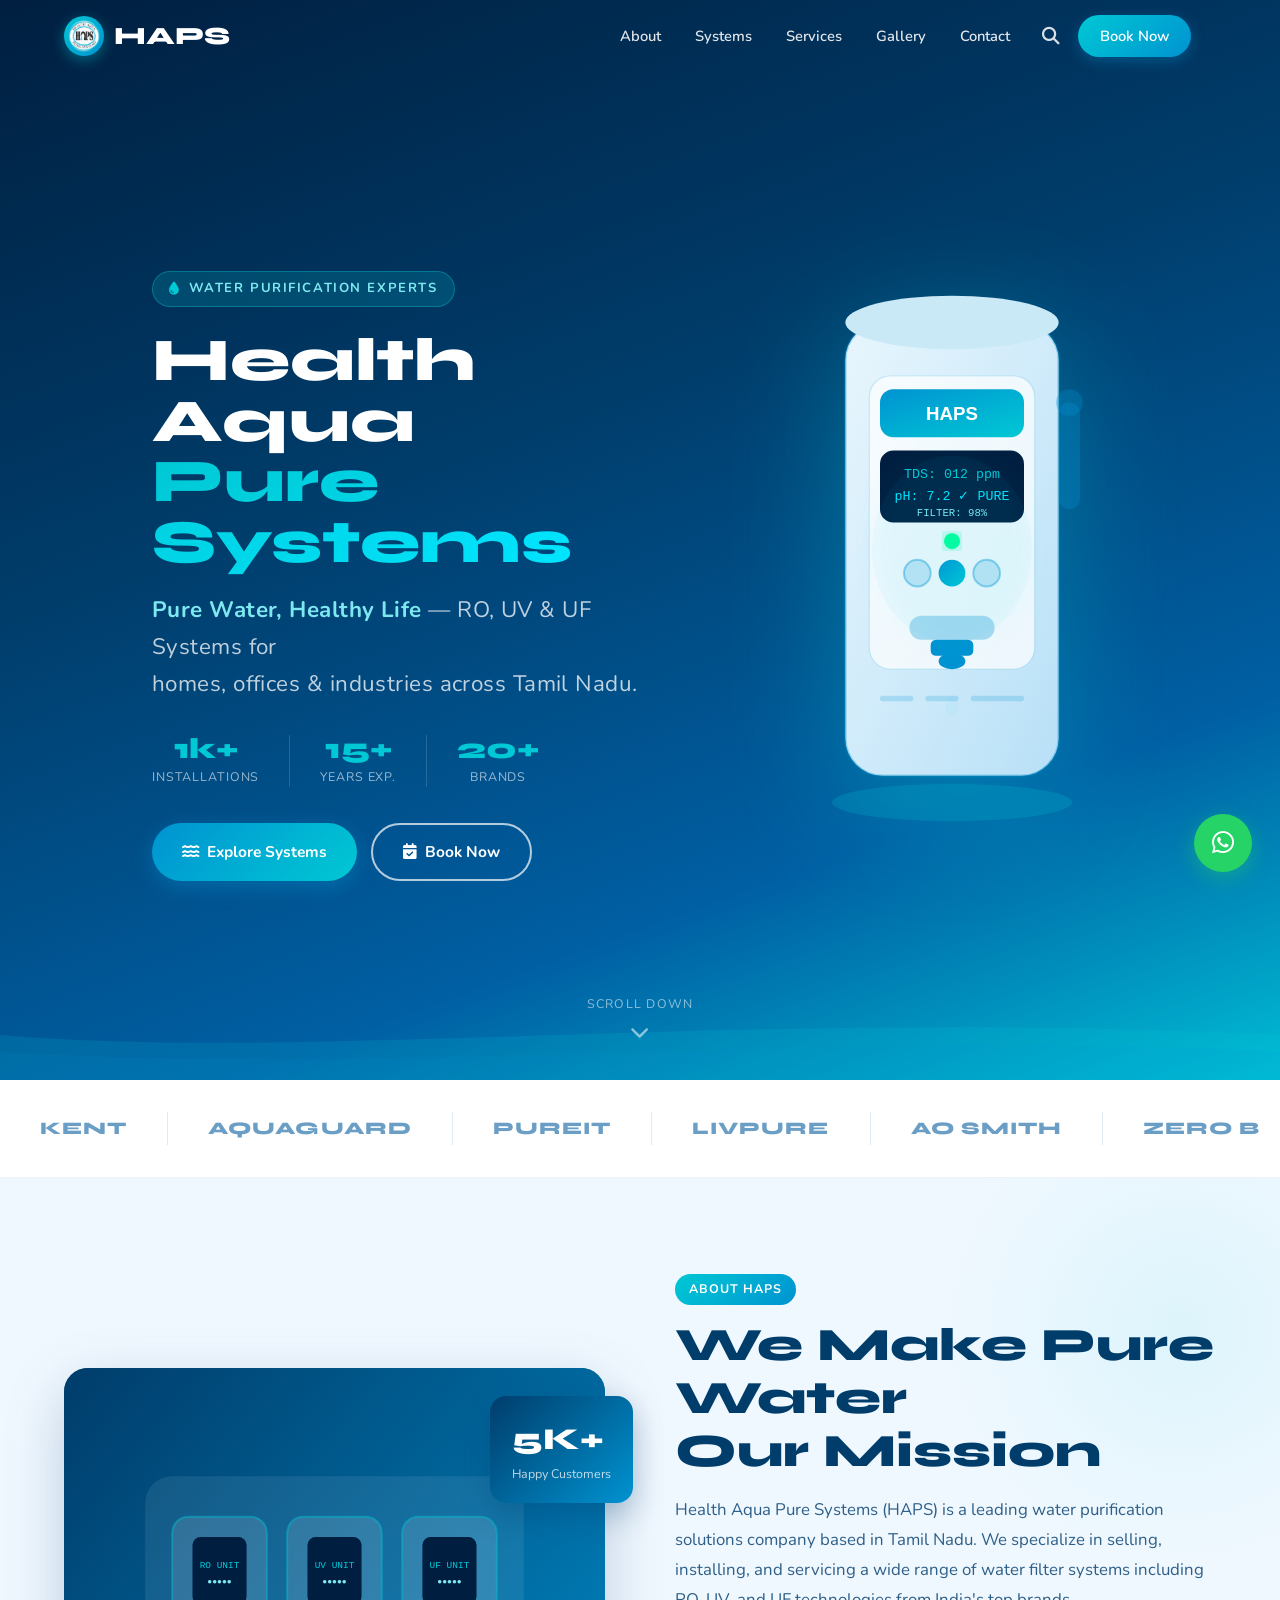
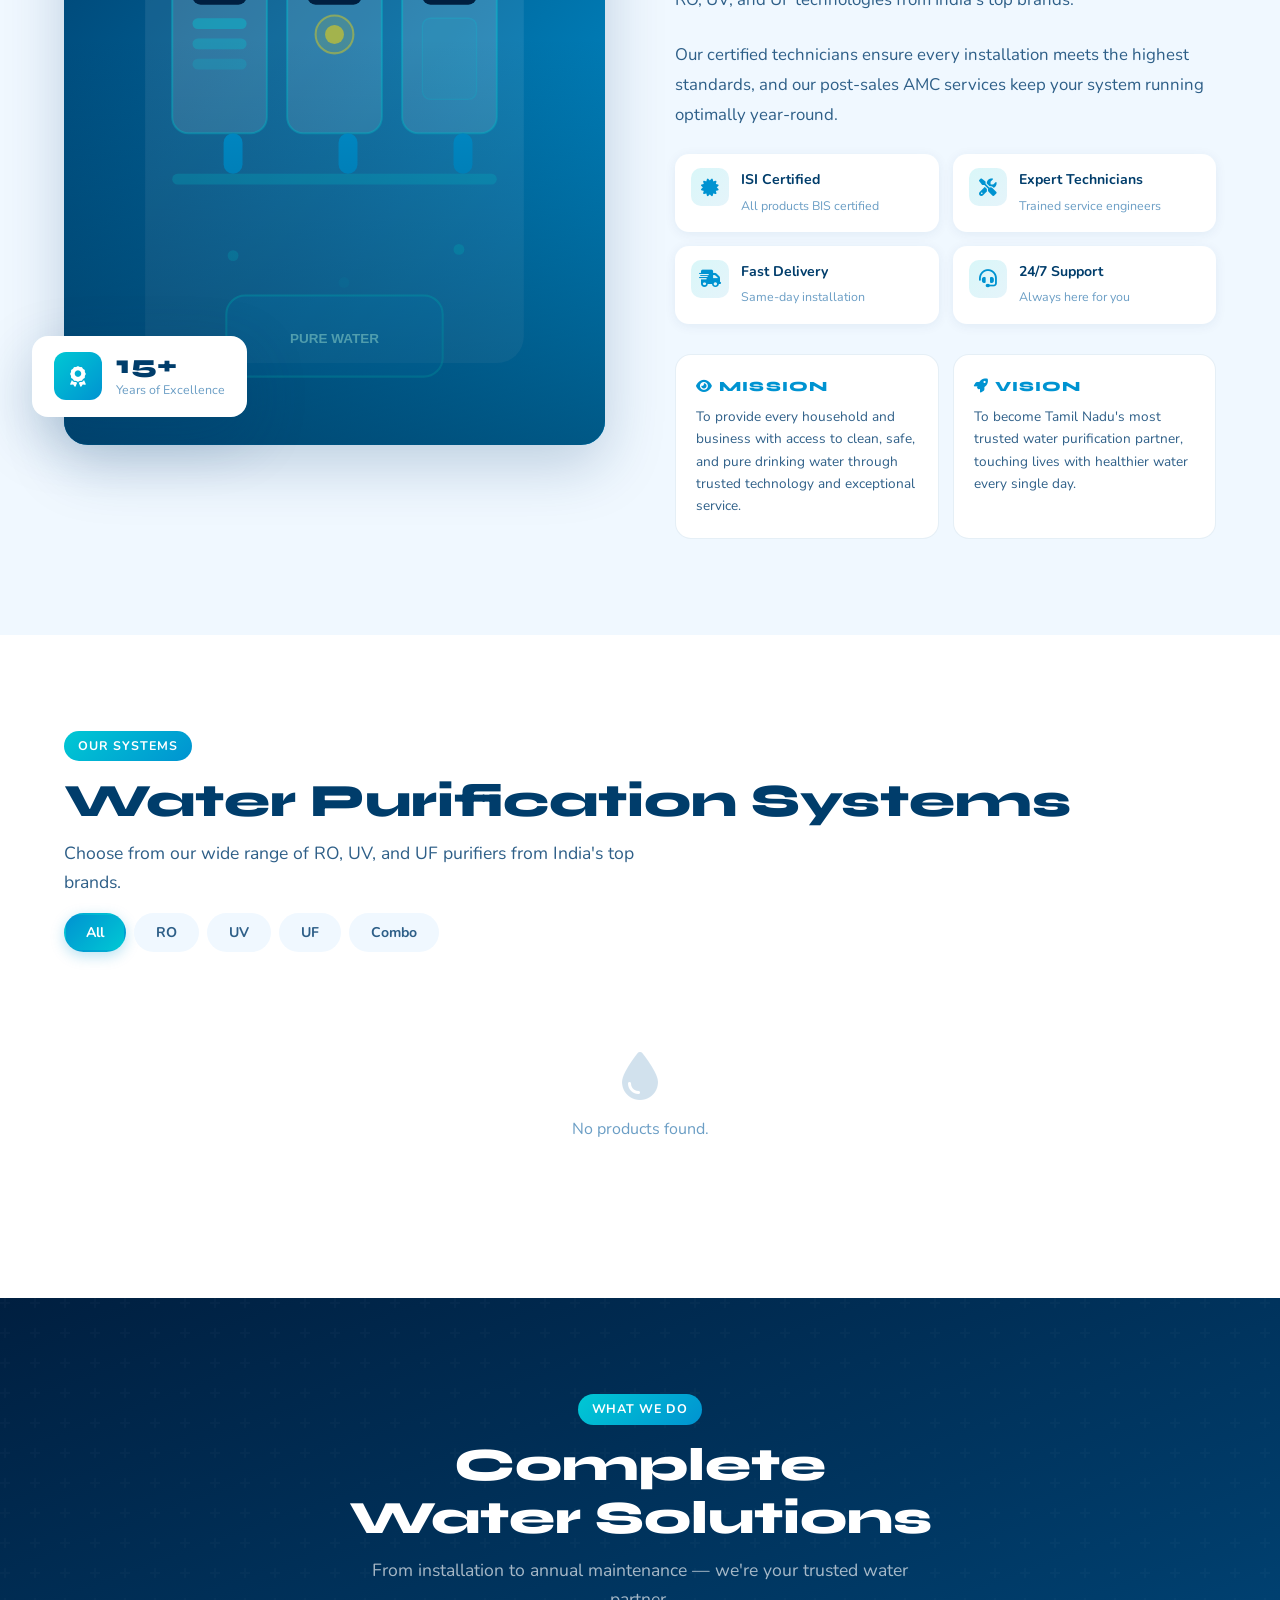
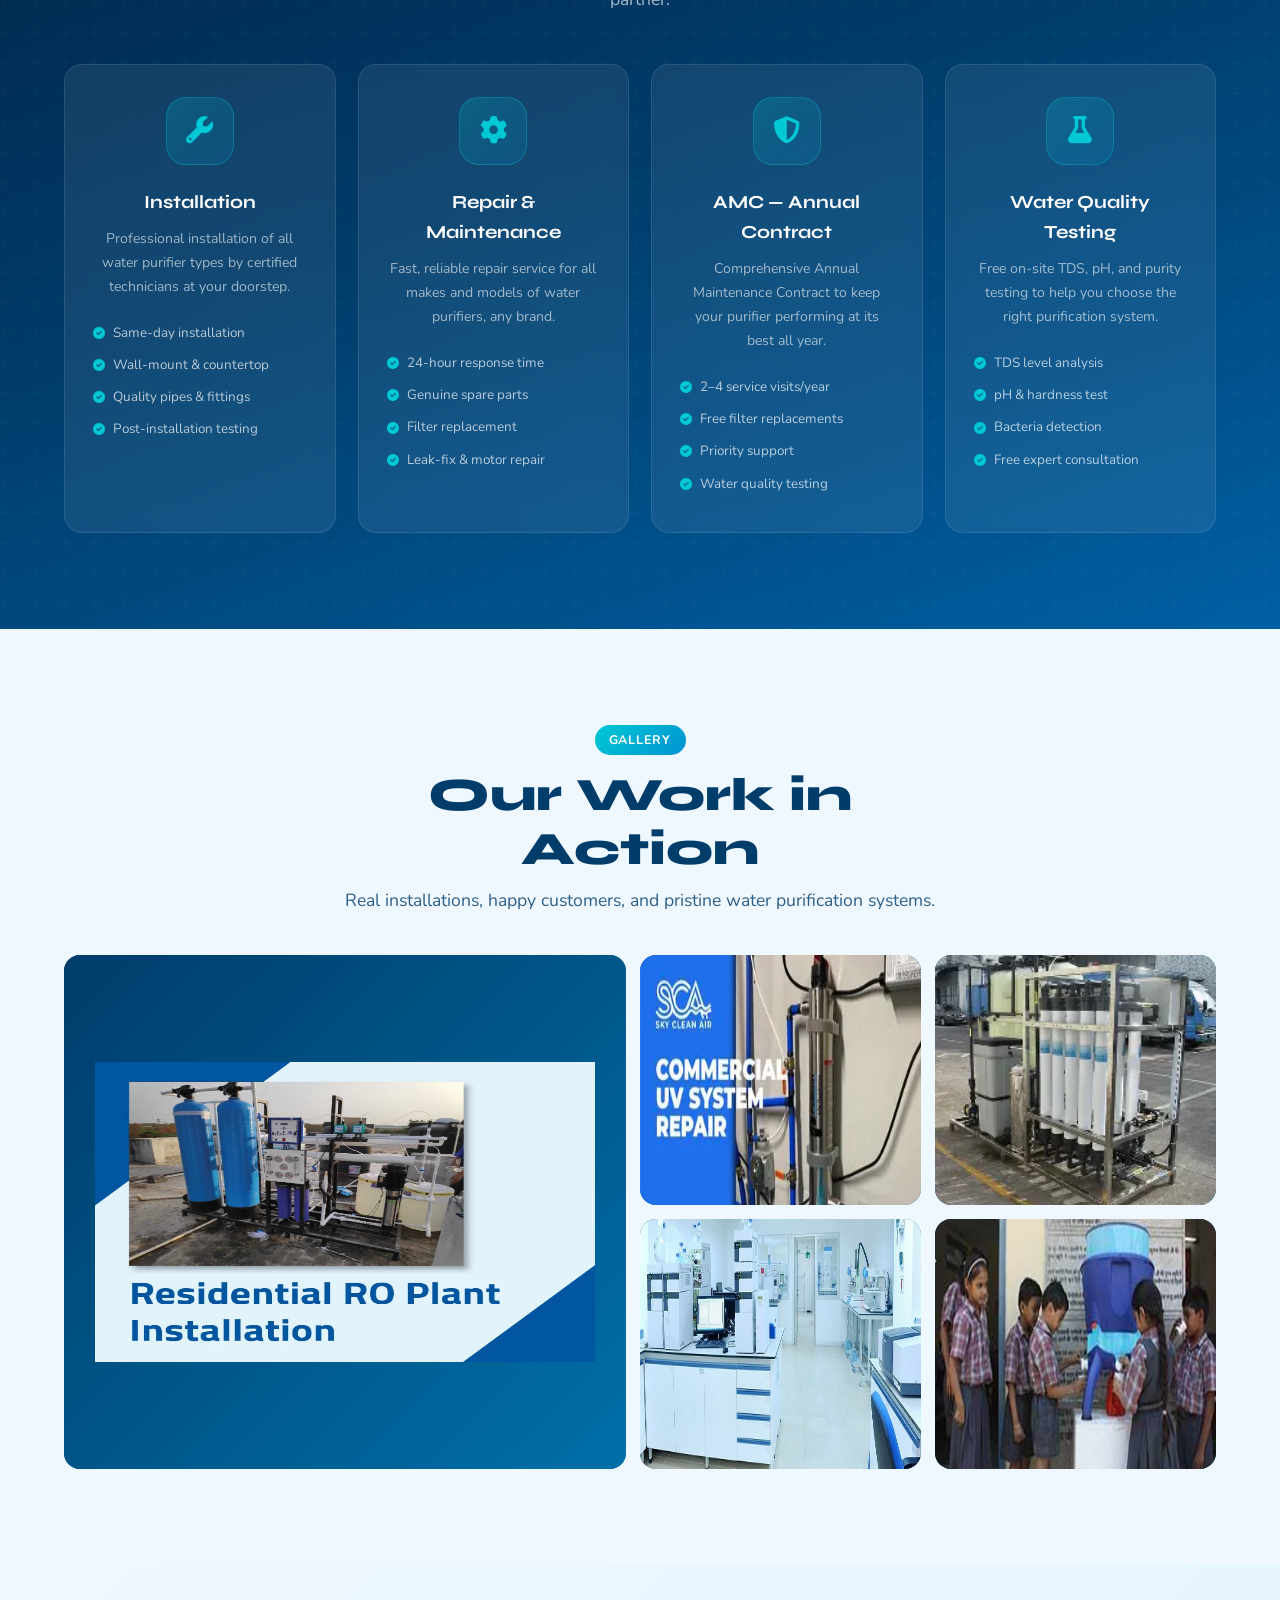
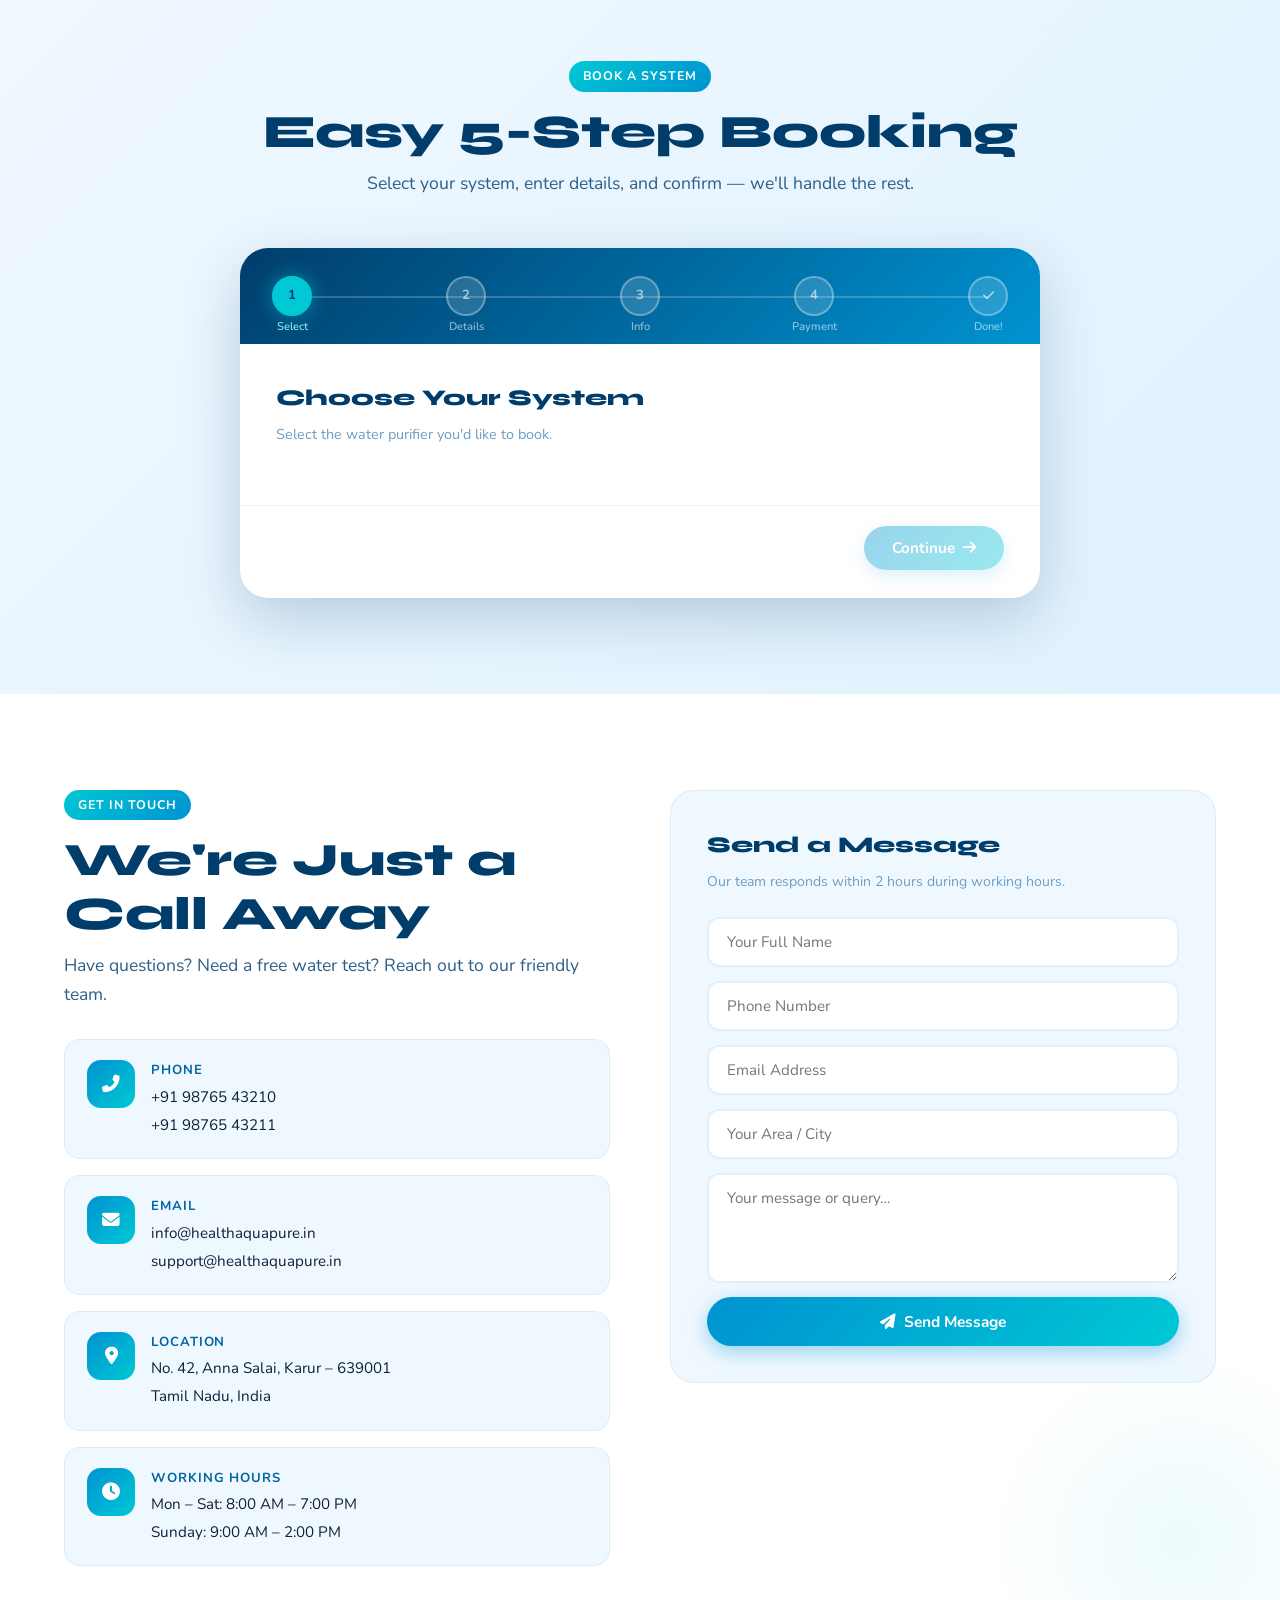
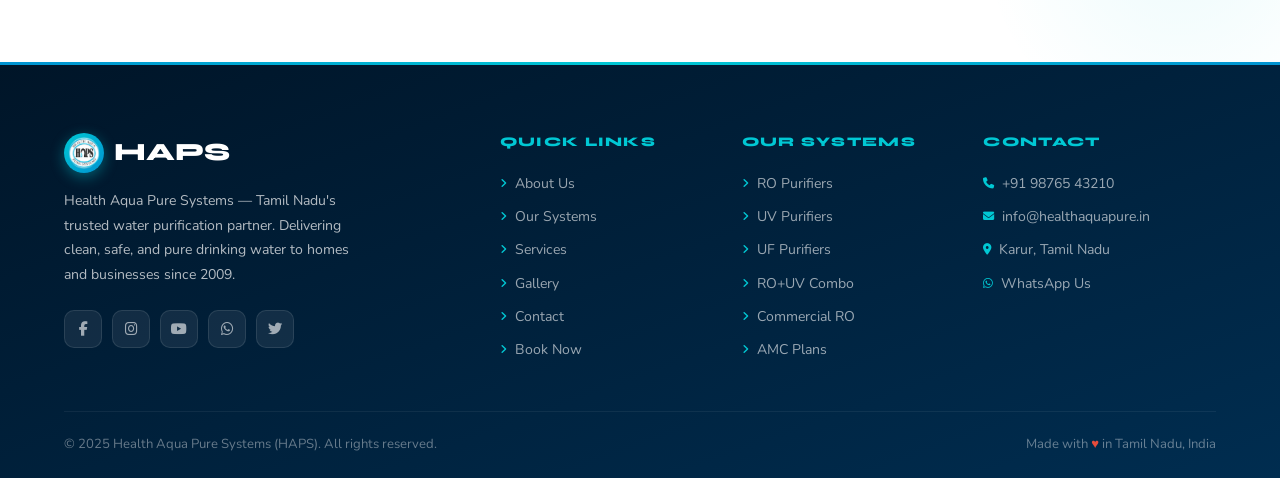
==== commit ae9df233: "Update index.html" ====
--- a/index.html
+++ b/index.html
@@ -17,7 +17,7 @@
 <nav id="navbar">
   <div class="nav-inner">
     <a href="#hero" class="nav-logo">
-      <div class="nav-logo-icon"><i class="fas fa-tint"></i></div>
+      <div class="nav-logo-icon"> <img src="images/company logo.png" alt="HAPS Logo"> </div>
       HAPS
     </a>
     <div class="nav-links">
@@ -722,7 +722,7 @@
     <div class="footer-grid">
       <div class="footer-brand">
         <a href="#hero" class="nav-logo">
-          <div class="nav-logo-icon"><i class="fas fa-tint"></i></div>
+          <div class="nav-logo-icon"> <img src="images/company logo.png" alt="HAPS Logo"> </div>
           HAPS
         </a>
         <p>Health Aqua Pure Systems — Tamil Nadu's trusted water purification partner. Delivering clean, safe, and pure drinking water to homes and businesses since 2009.</p>
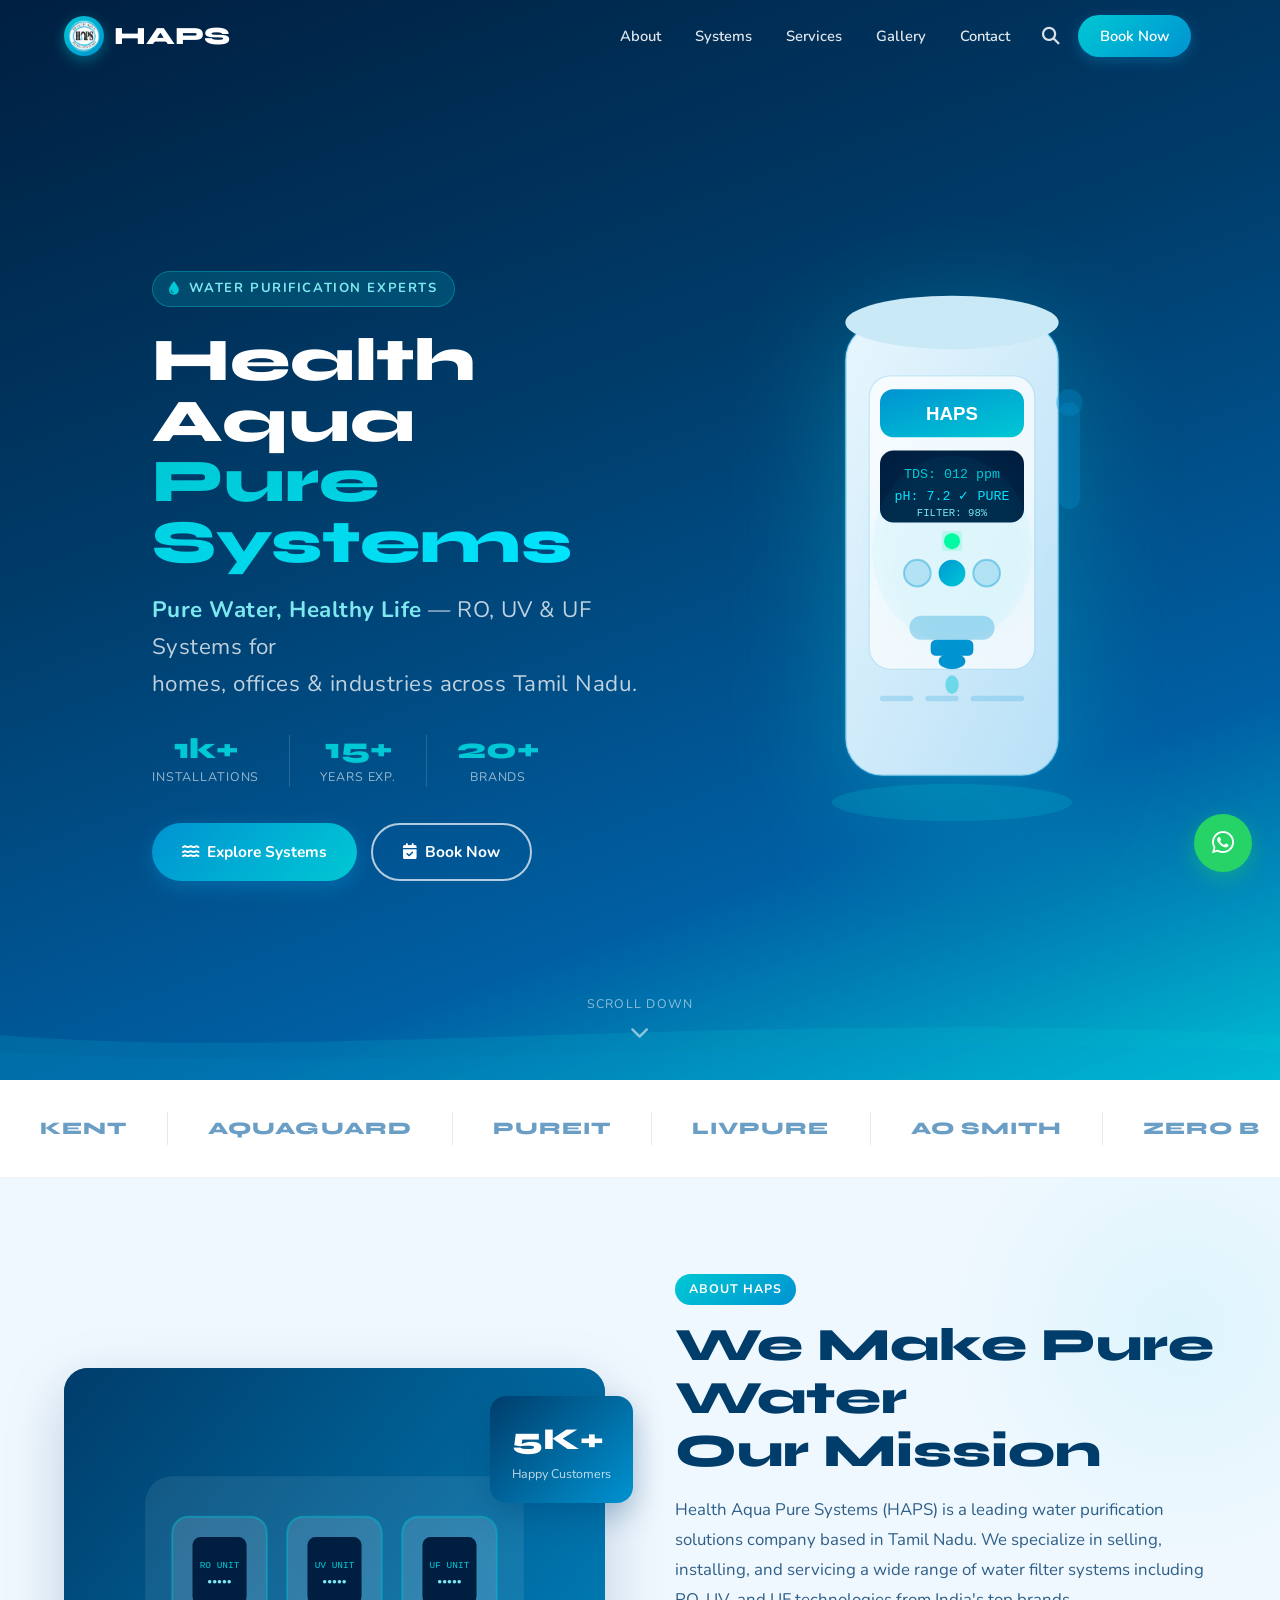
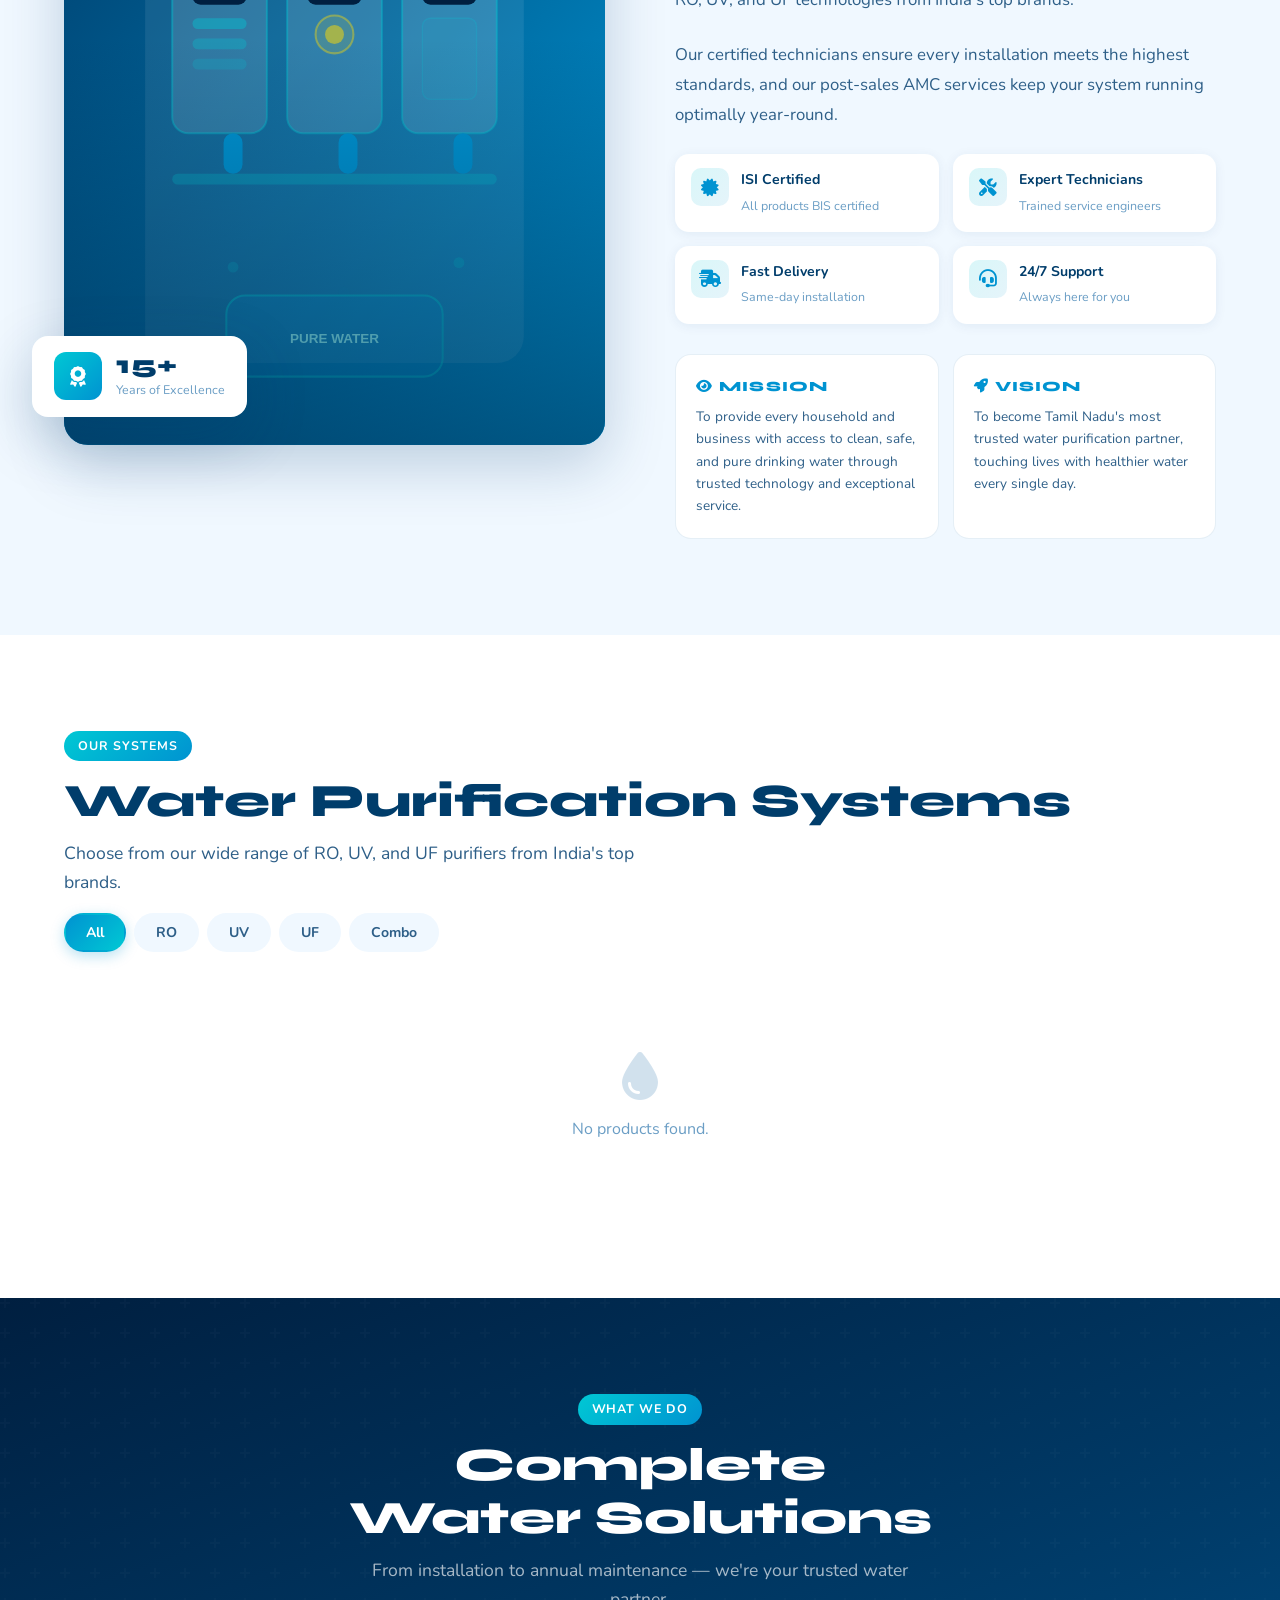
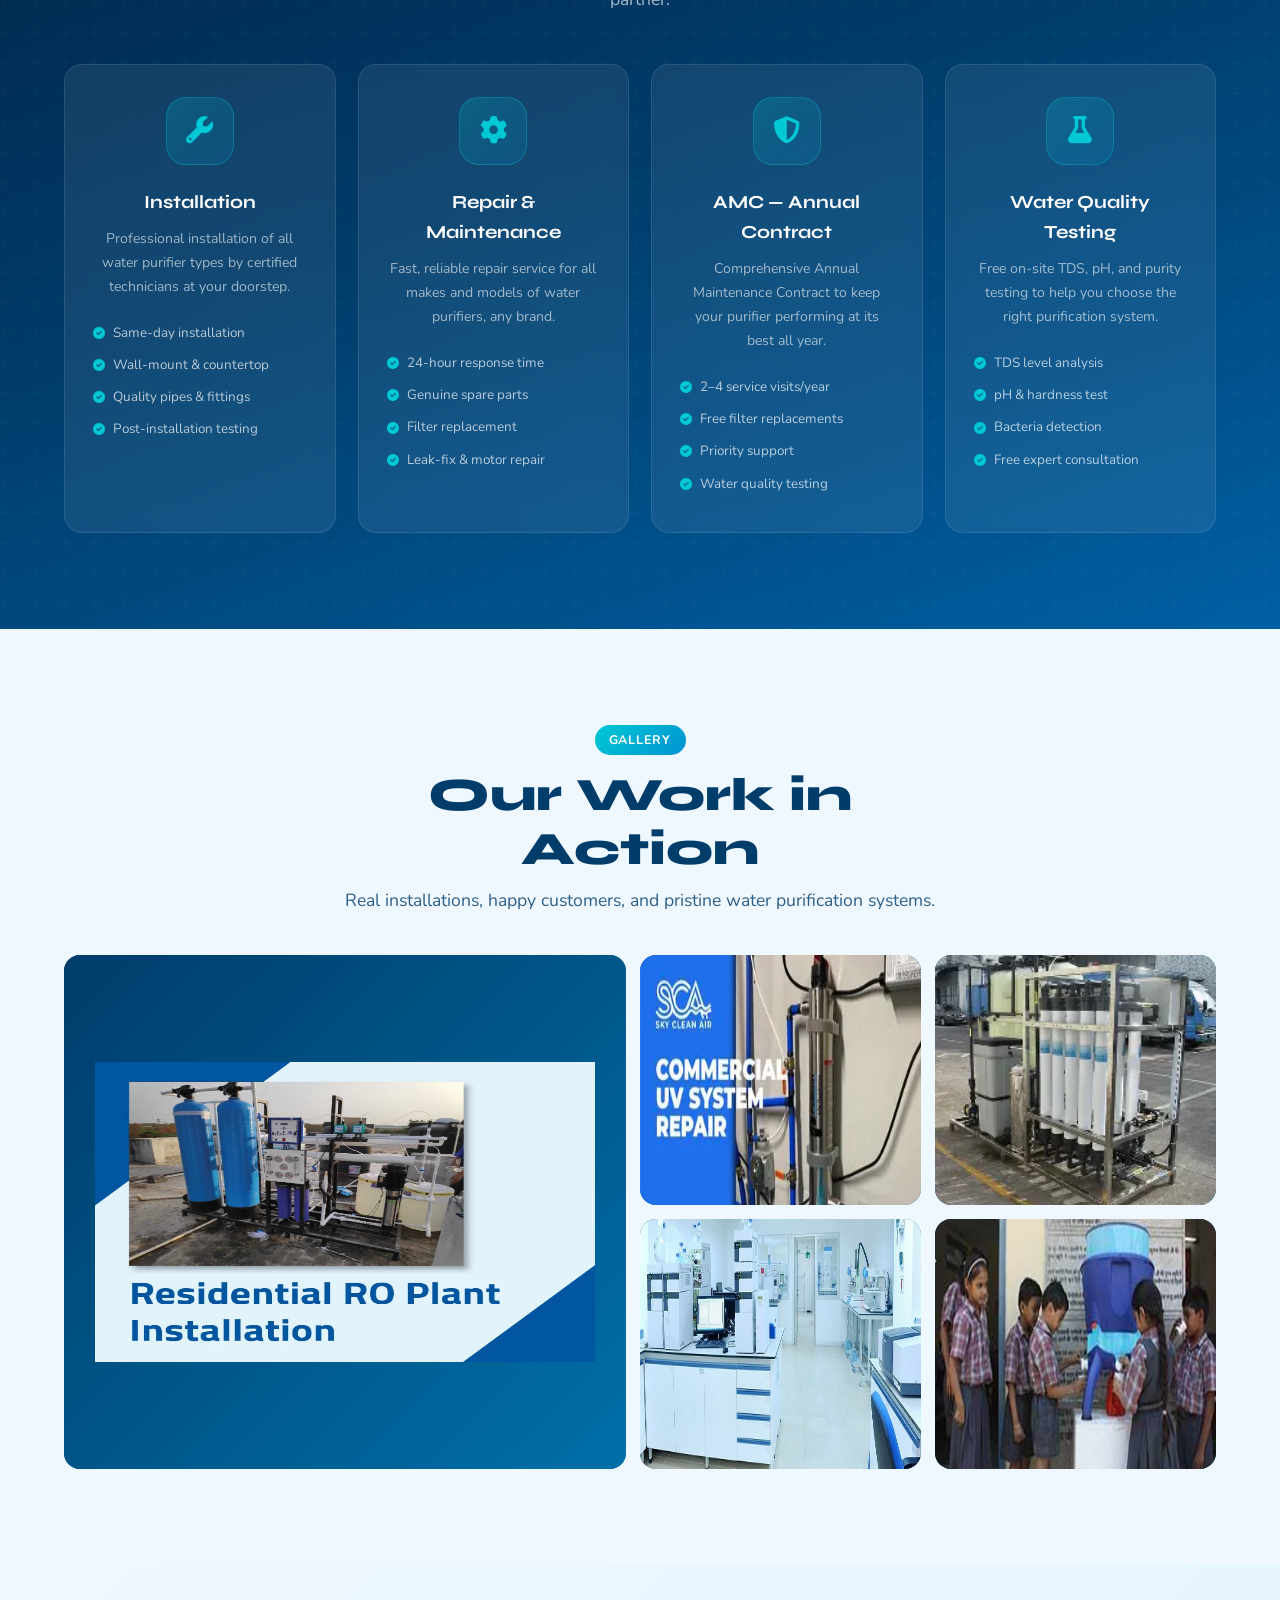
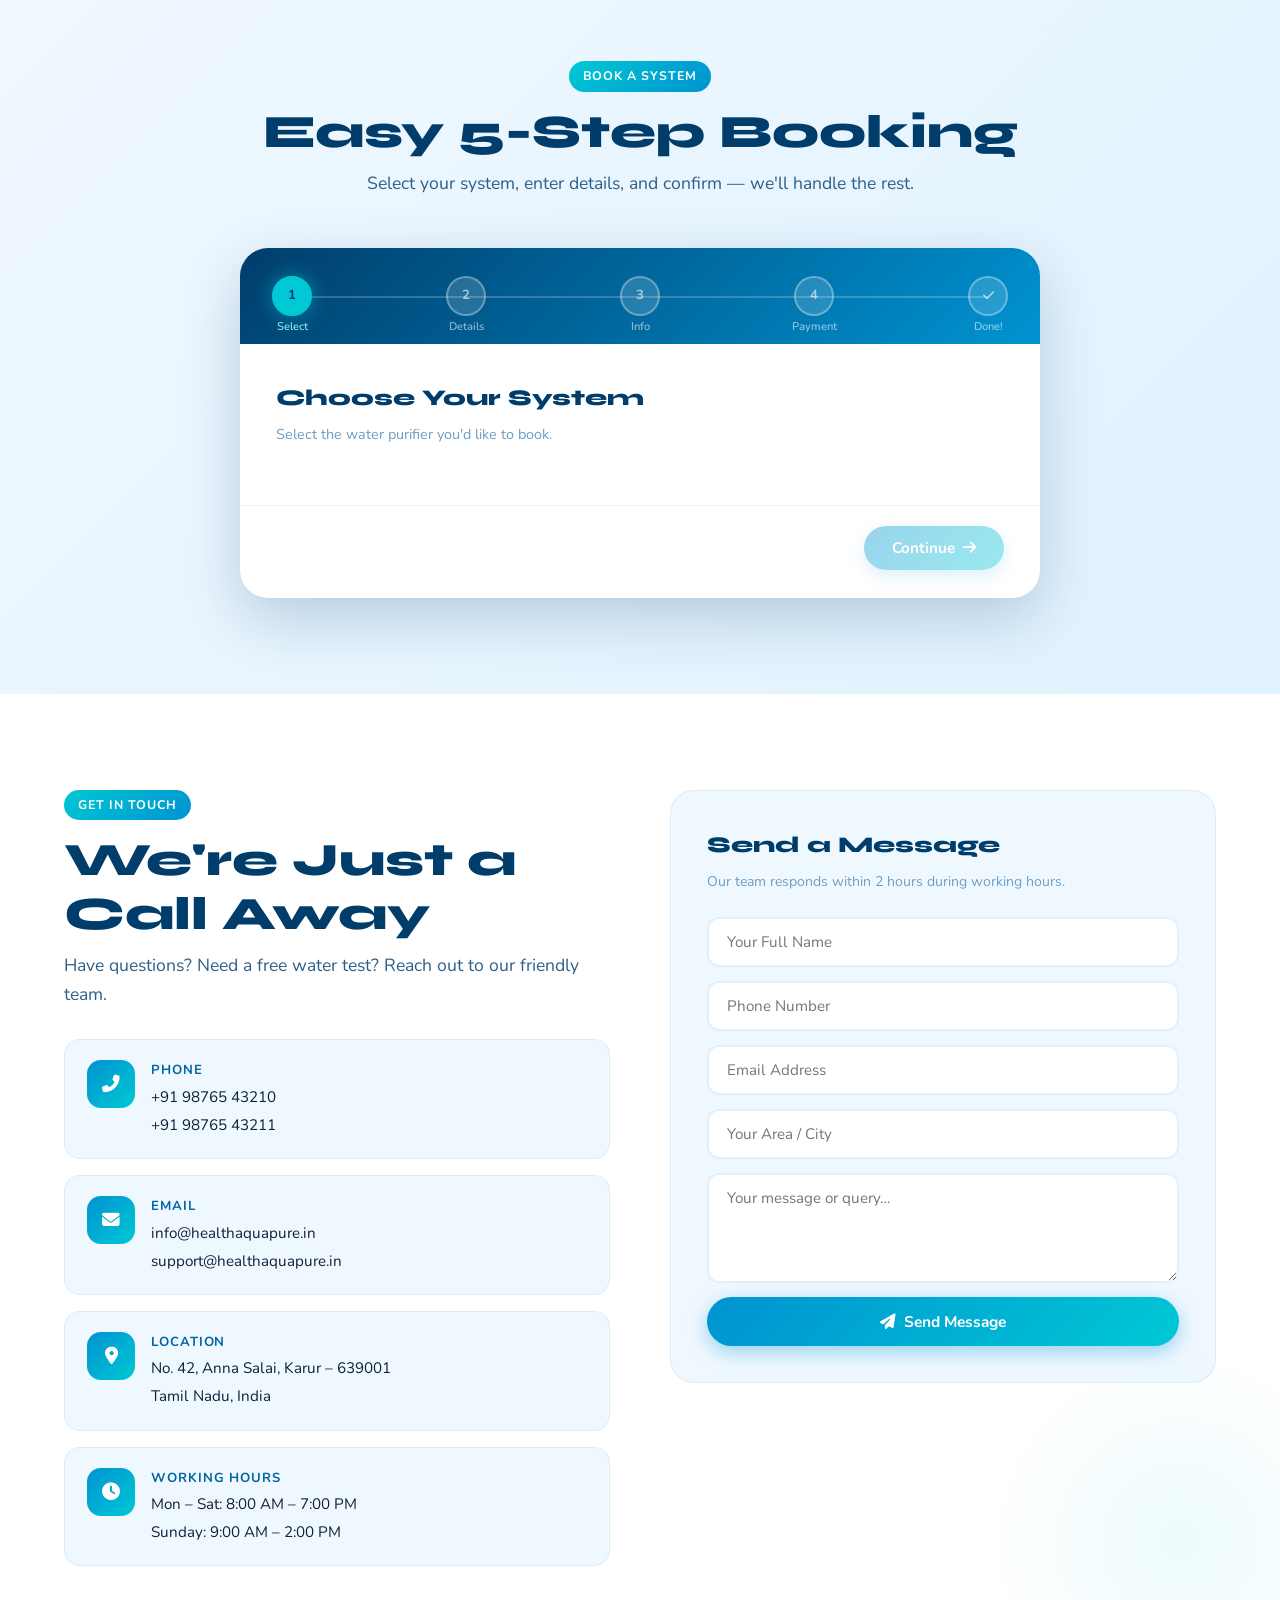
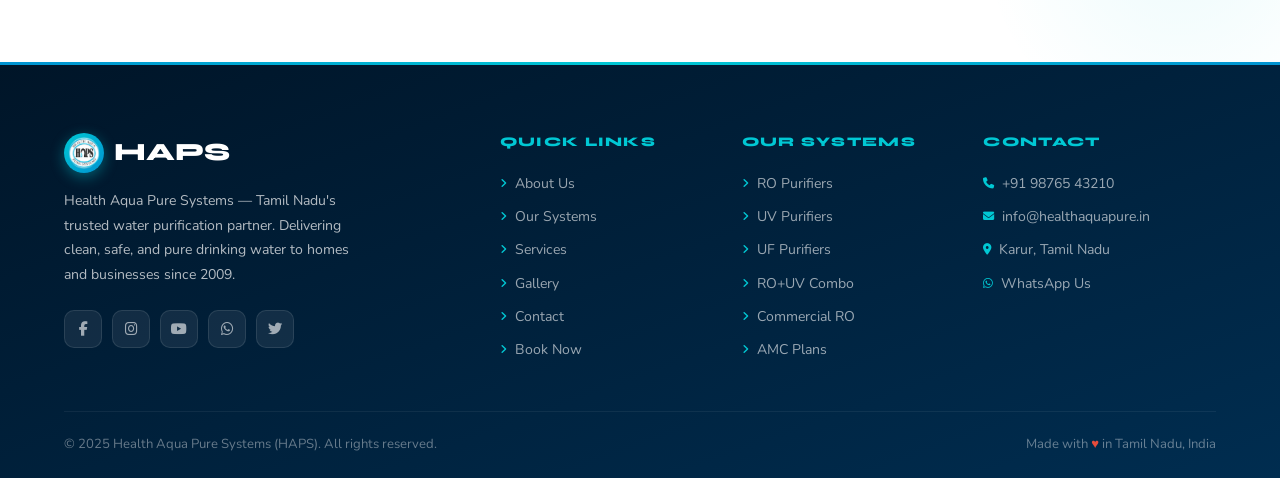
==== commit 2ecaa855: "Update index.html" ====
--- a/index.html
+++ b/index.html
@@ -776,7 +776,7 @@
 <!-- WhatsApp Floating -->
 <div class="whatsapp-float">
   <div class="wa-tooltip">Chat on WhatsApp</div>
-  <a href="https://wa.me/919876543210?text=Hi HAPS! I need help with water purifier." target="_blank" class="wa-btn" title="Chat on WhatsApp">
+  <a href="https://wa.me/919976073394?text=Hi HAPS! I need help with water purifier." target="_blank" class="wa-btn" title="Chat on WhatsApp">
     <i class="fab fa-whatsapp"></i>
   </a>
 </div>
--- a/style.css
+++ b/style.css
@@ -191,6 +191,10 @@
   display: flex; align-items: center; justify-content: center;
   font-size: 1.1rem; color: #fff;
   box-shadow: 0 4px 14px rgba(0,200,212,0.4);
+}
+.nav-logo-icon img{
+  width: 60px; height: 50px;
+  object-fit: contain;
 }
 .nav-links {
   display: flex;
@@ -1701,4 +1705,4 @@
   .modal-actions { flex-direction: column; }
   .hero-stats { gap: 16px; }
   .footer-bottom { flex-direction: column; text-align: center; }
-}+}
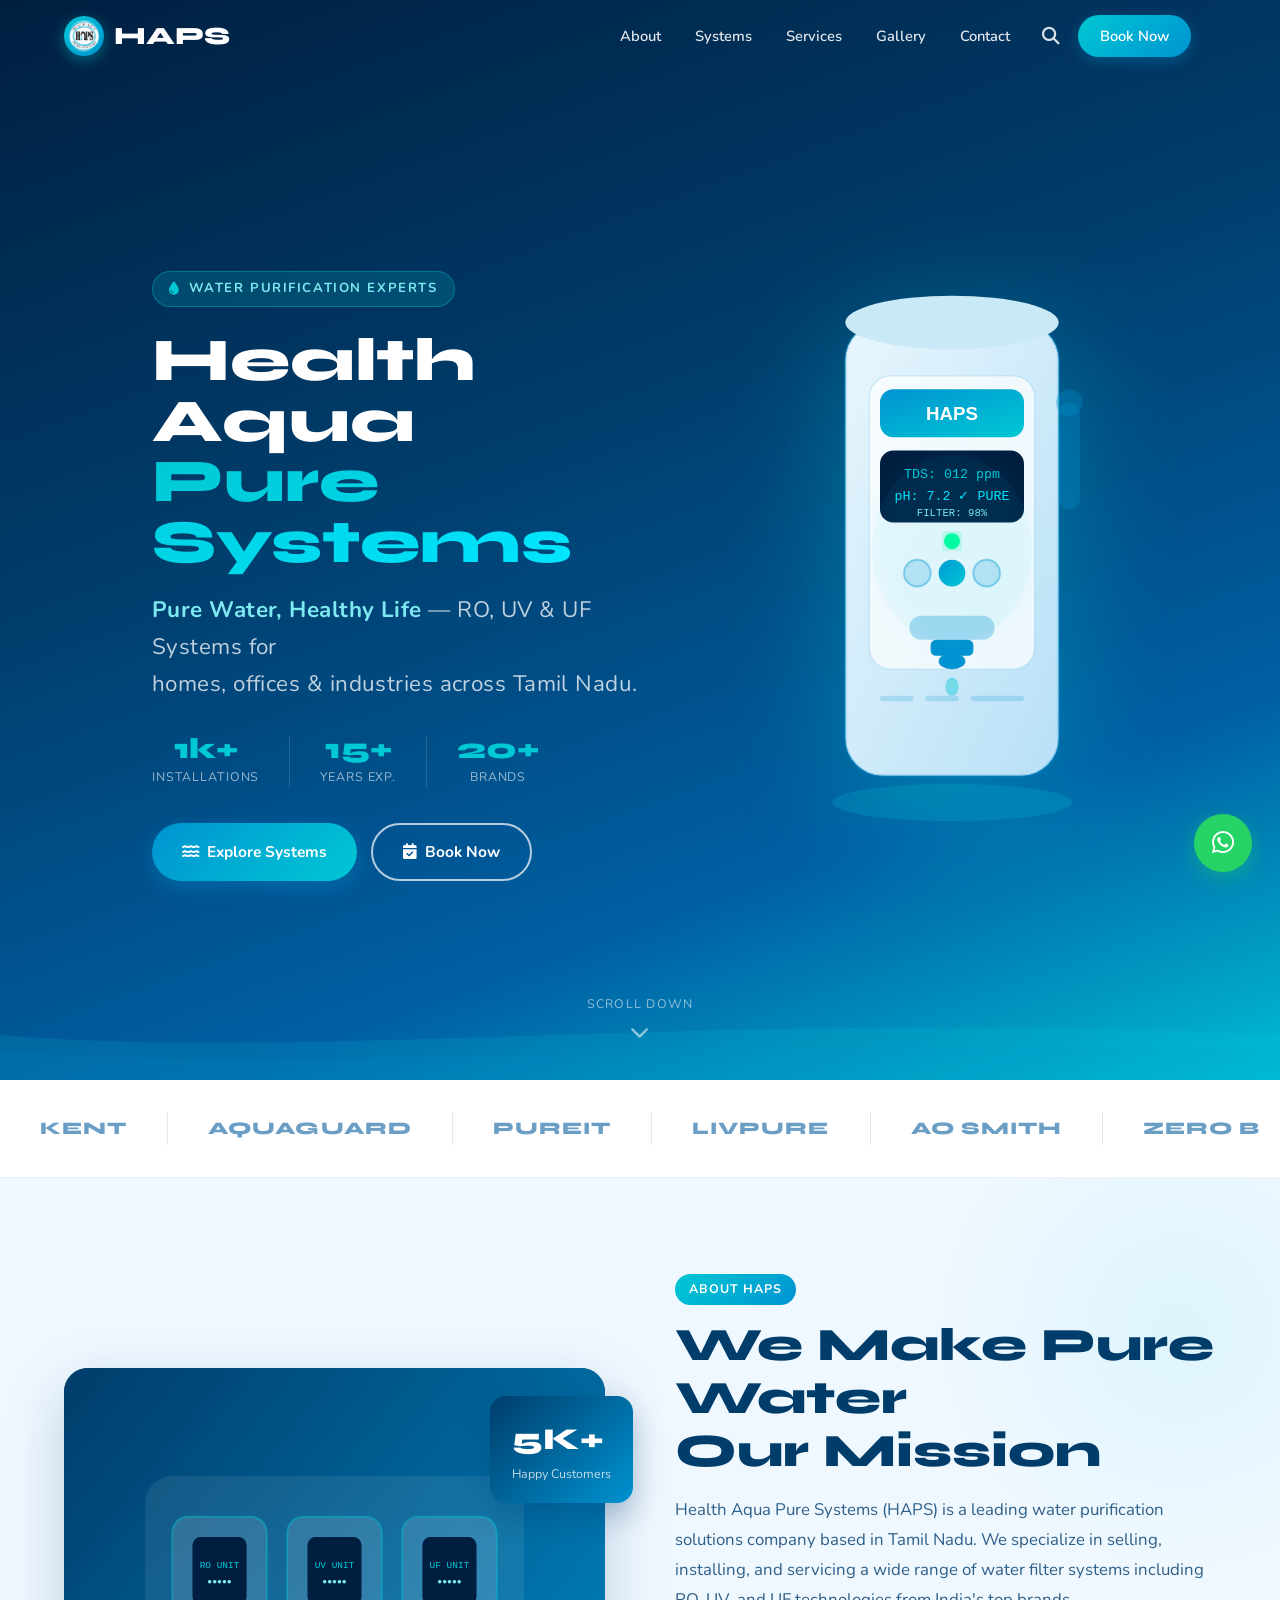
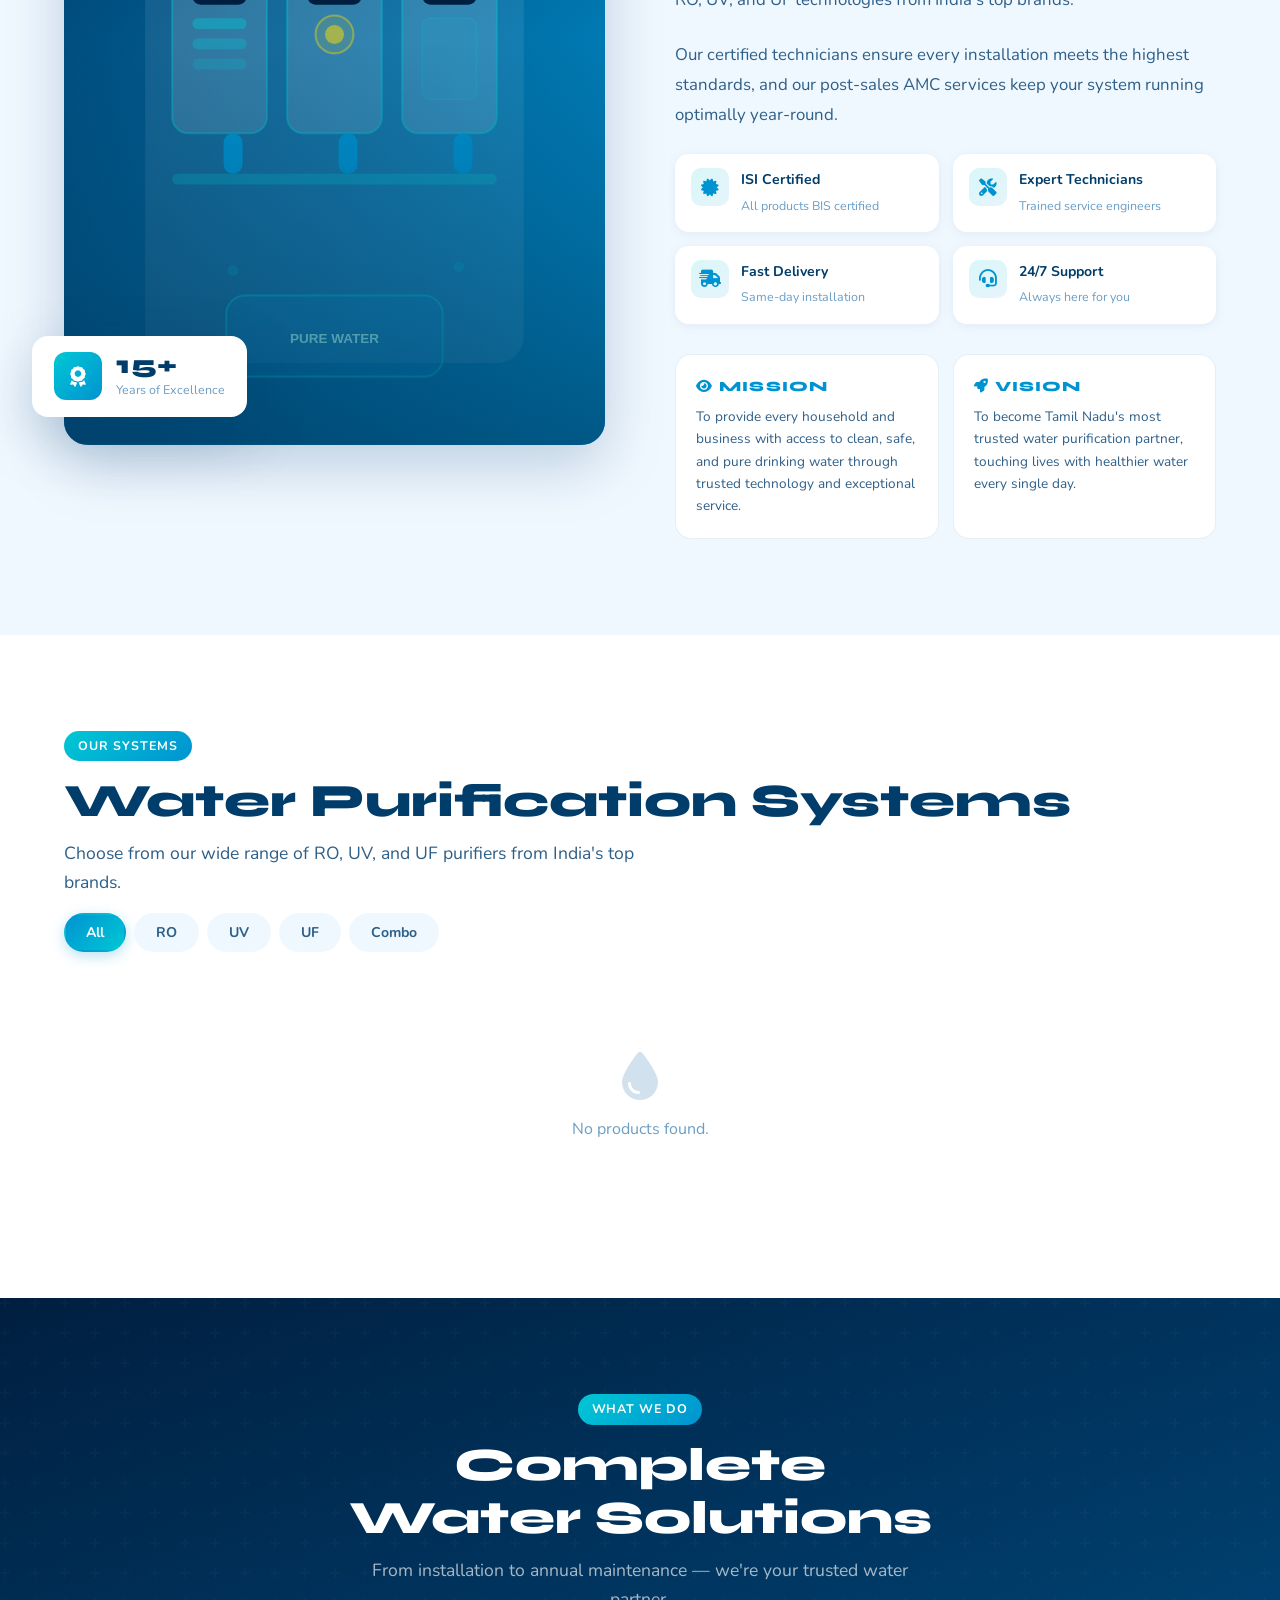
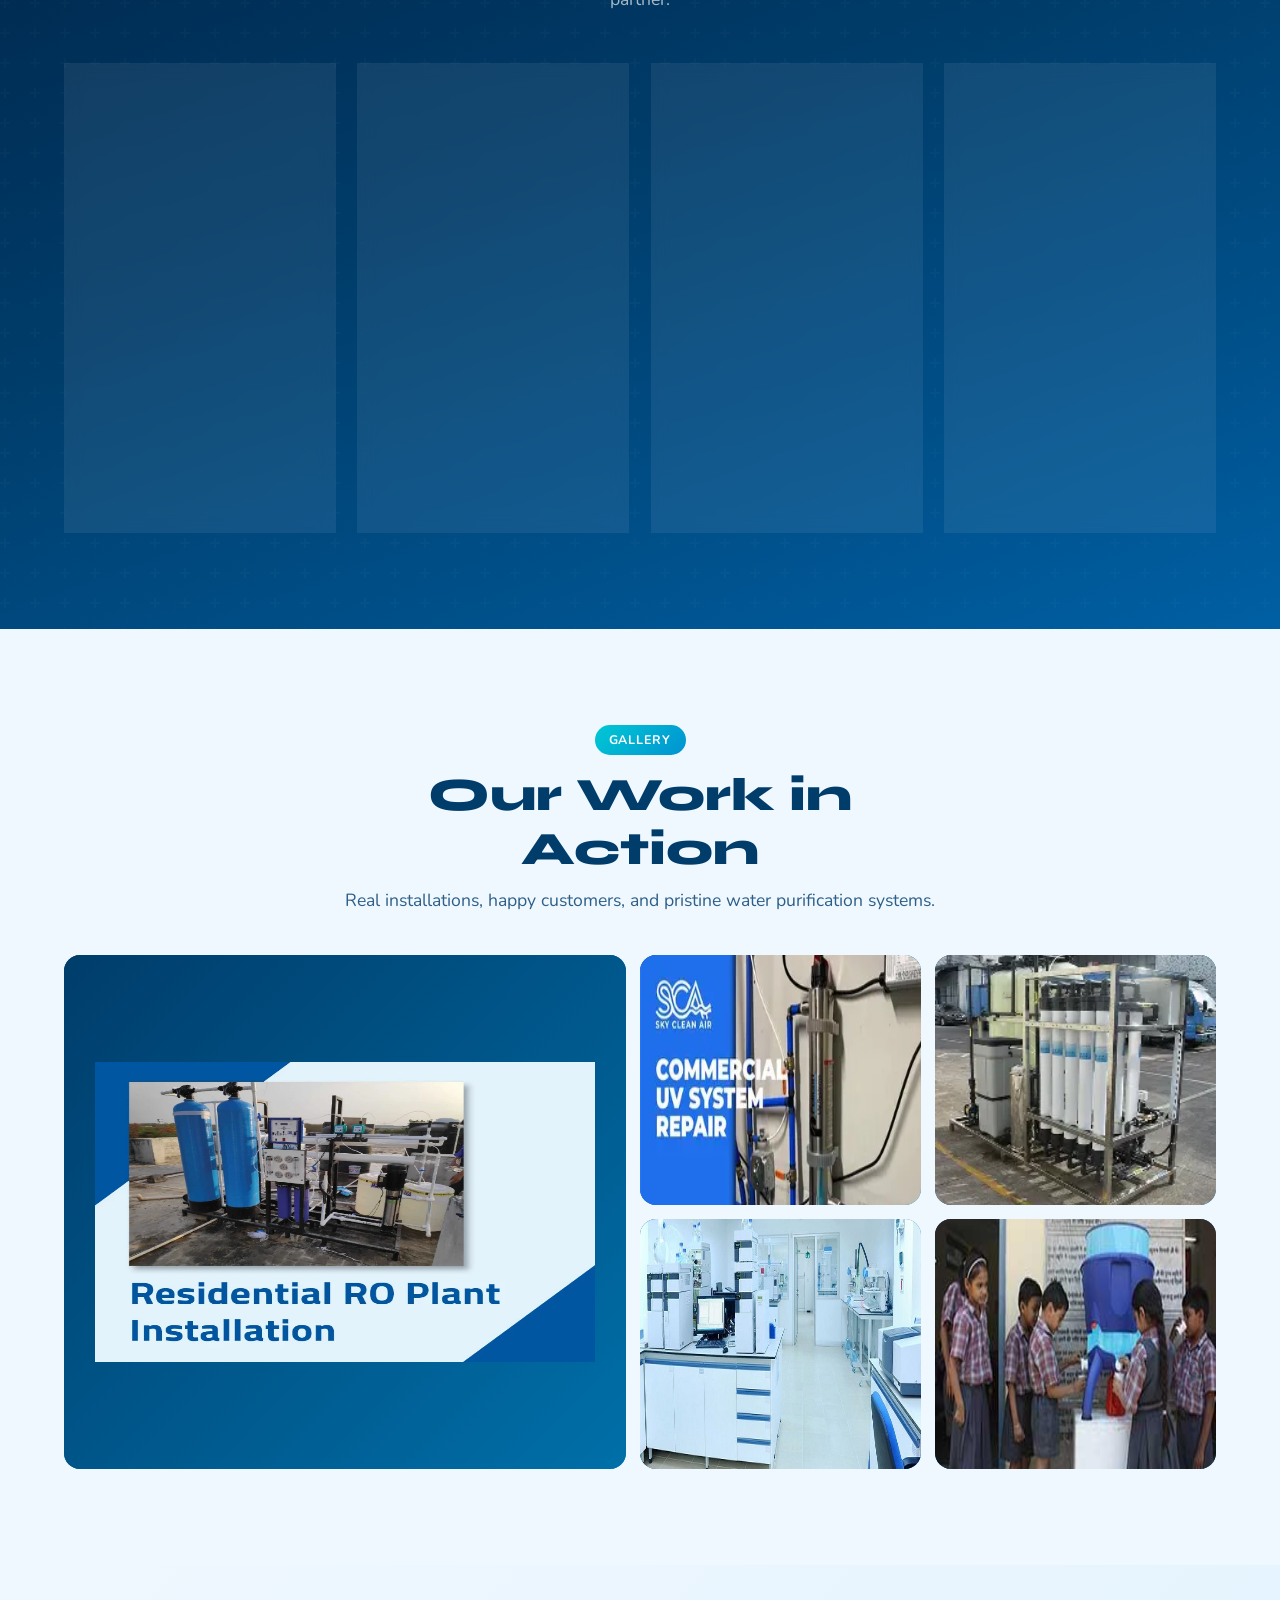
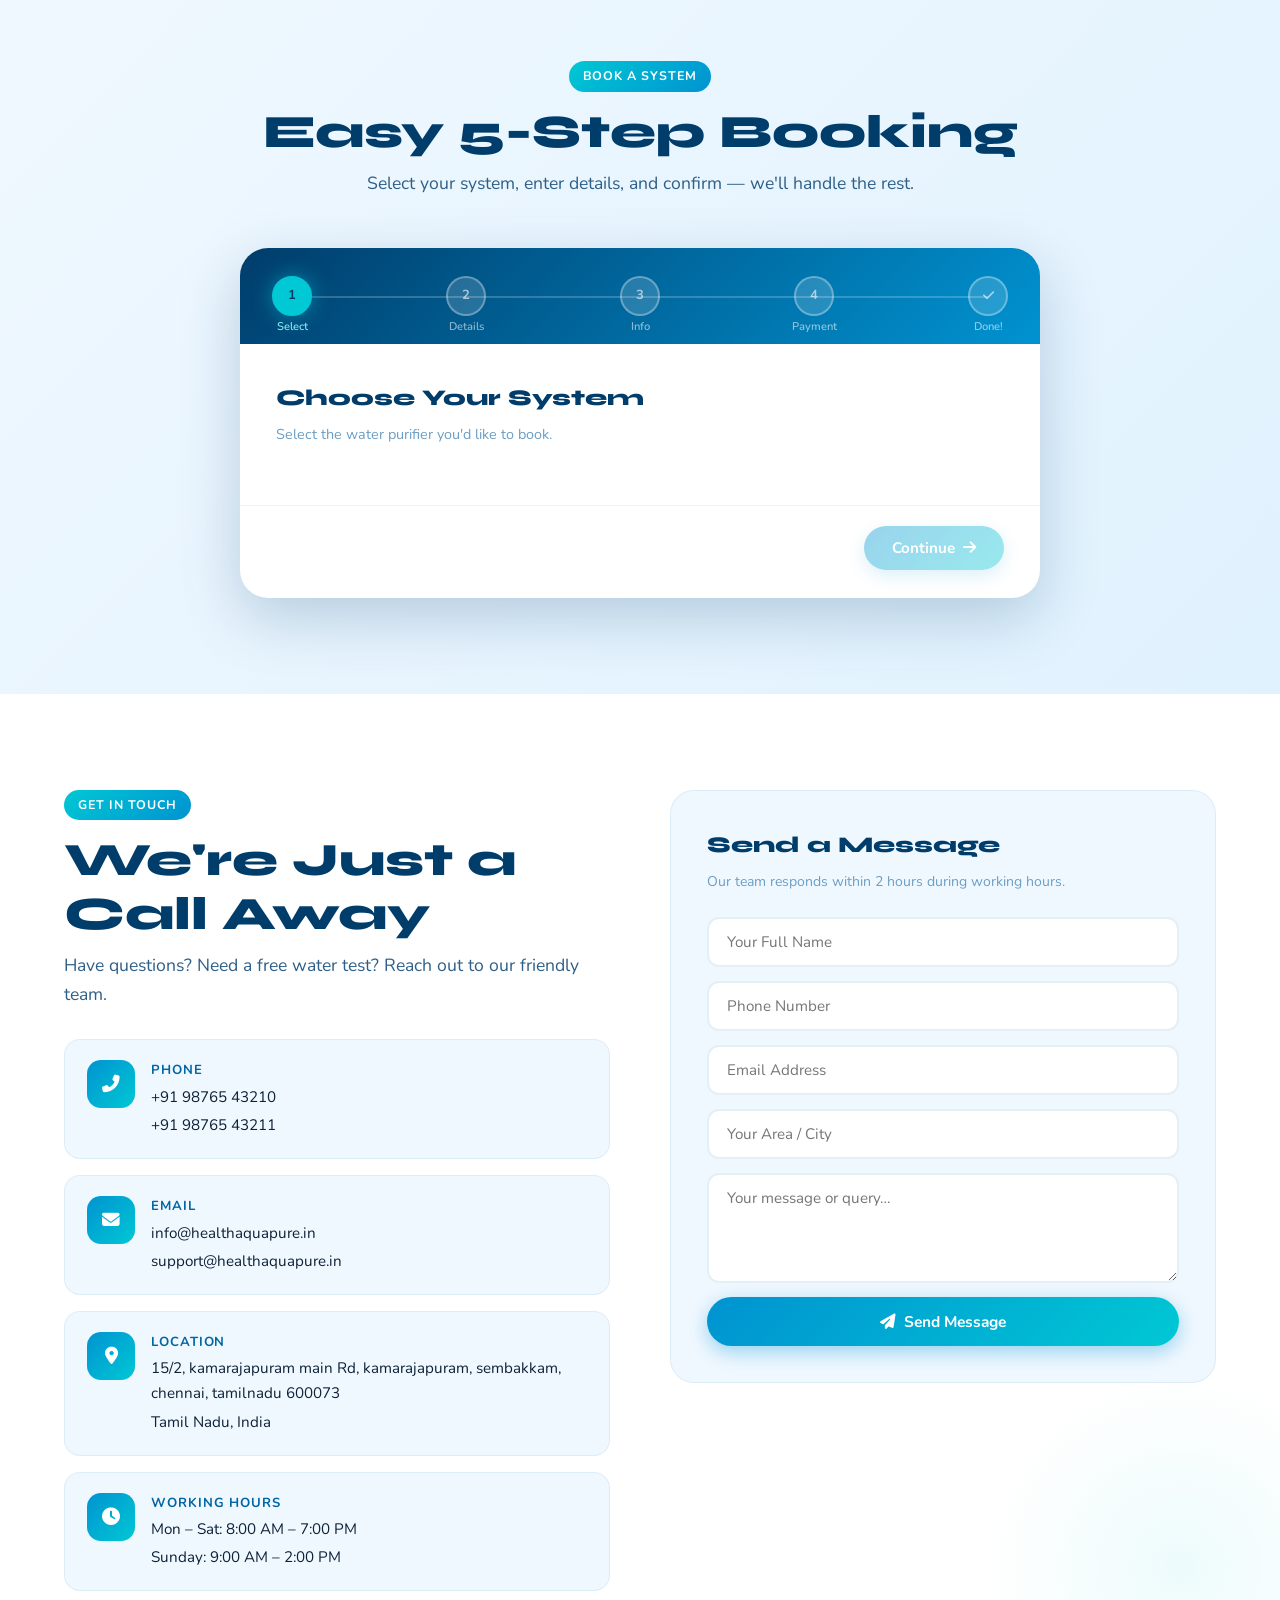
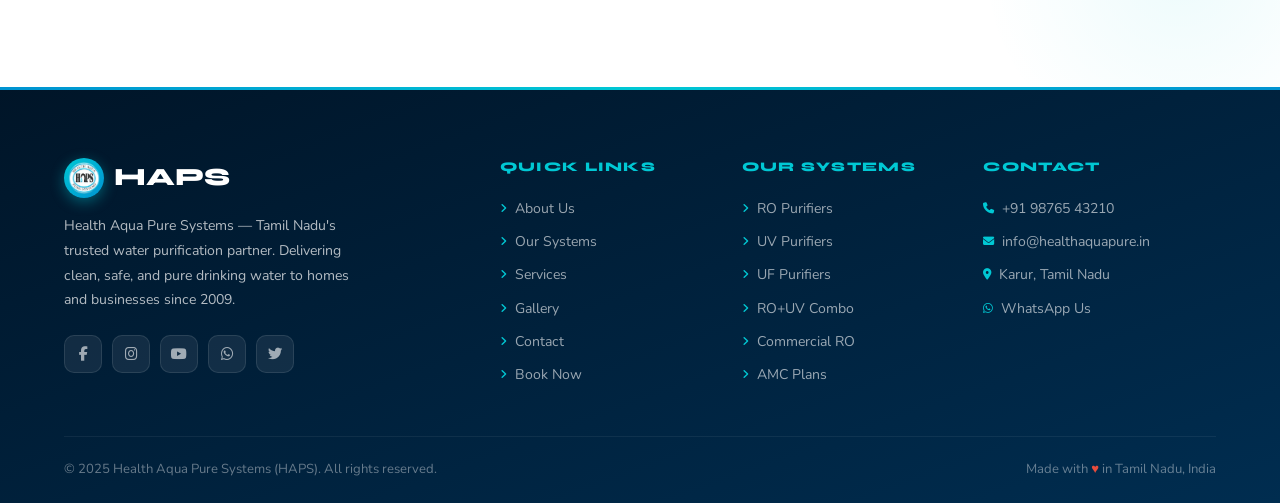
==== commit 5d5500bd: "Update index.html" ====
--- a/index.html
+++ b/index.html
@@ -684,7 +684,7 @@
             <div class="contact-card-icon"><i class="fas fa-map-marker-alt"></i></div>
             <div class="contact-card-text">
               <strong>Location</strong>
-              <span>No. 42, Anna Salai, Karur – 639001</span>
+              <span>15/2, kamarajapuram main Rd, kamarajapuram, sembakkam, chennai, tamilnadu 600073</span>
               <span>Tamil Nadu, India</span>
             </div>
           </div>
